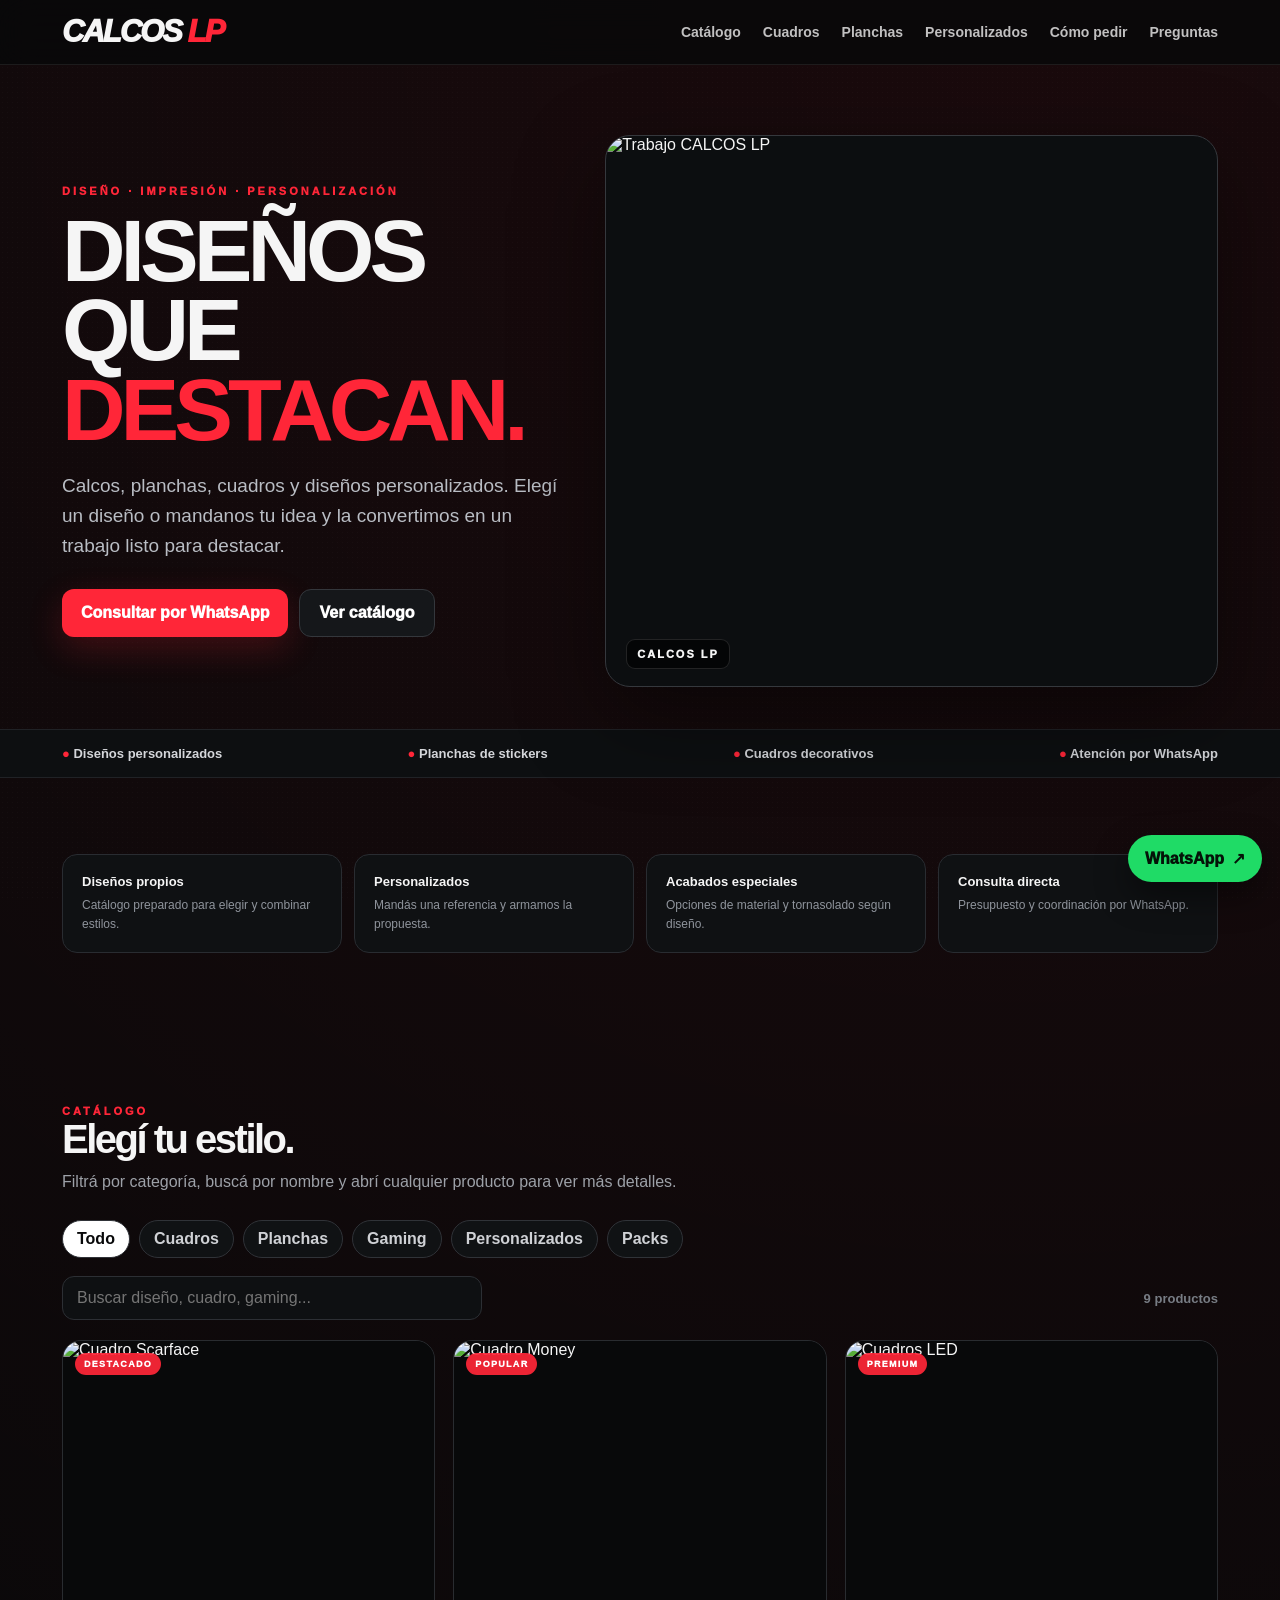
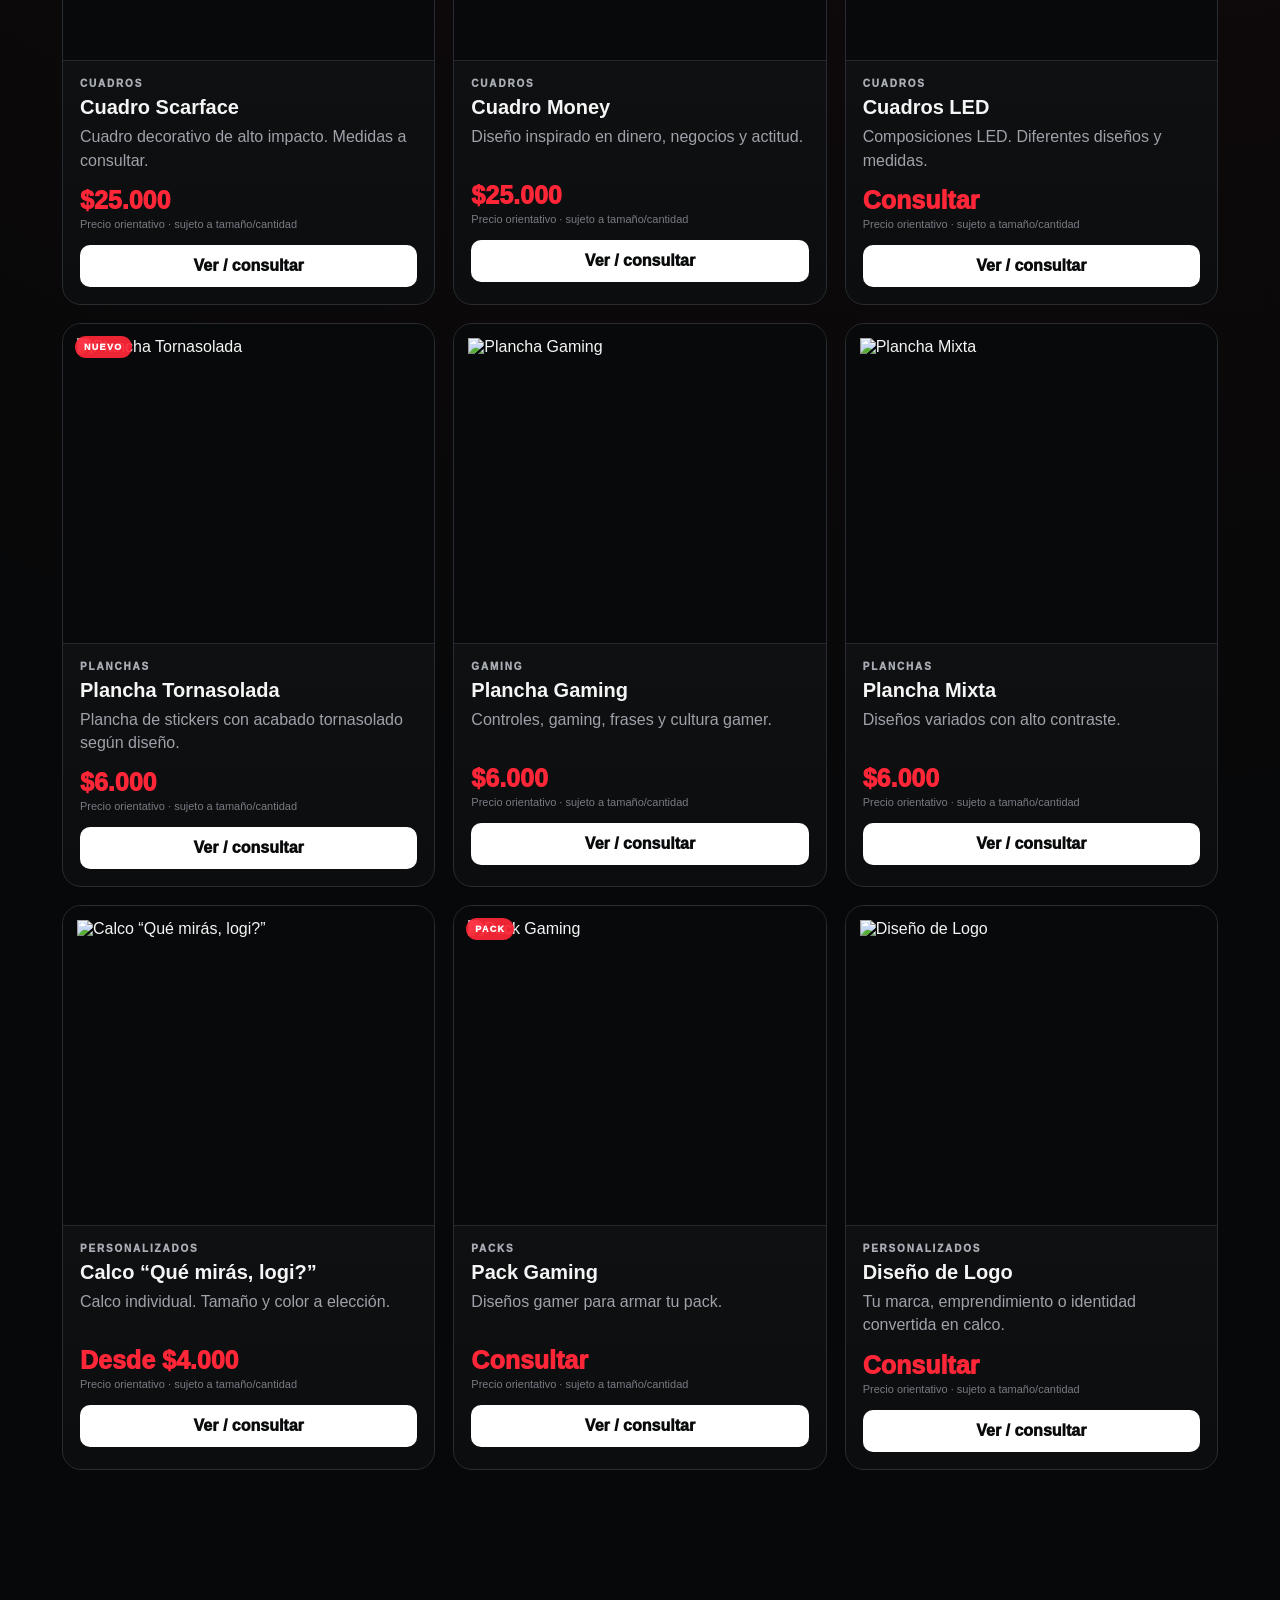
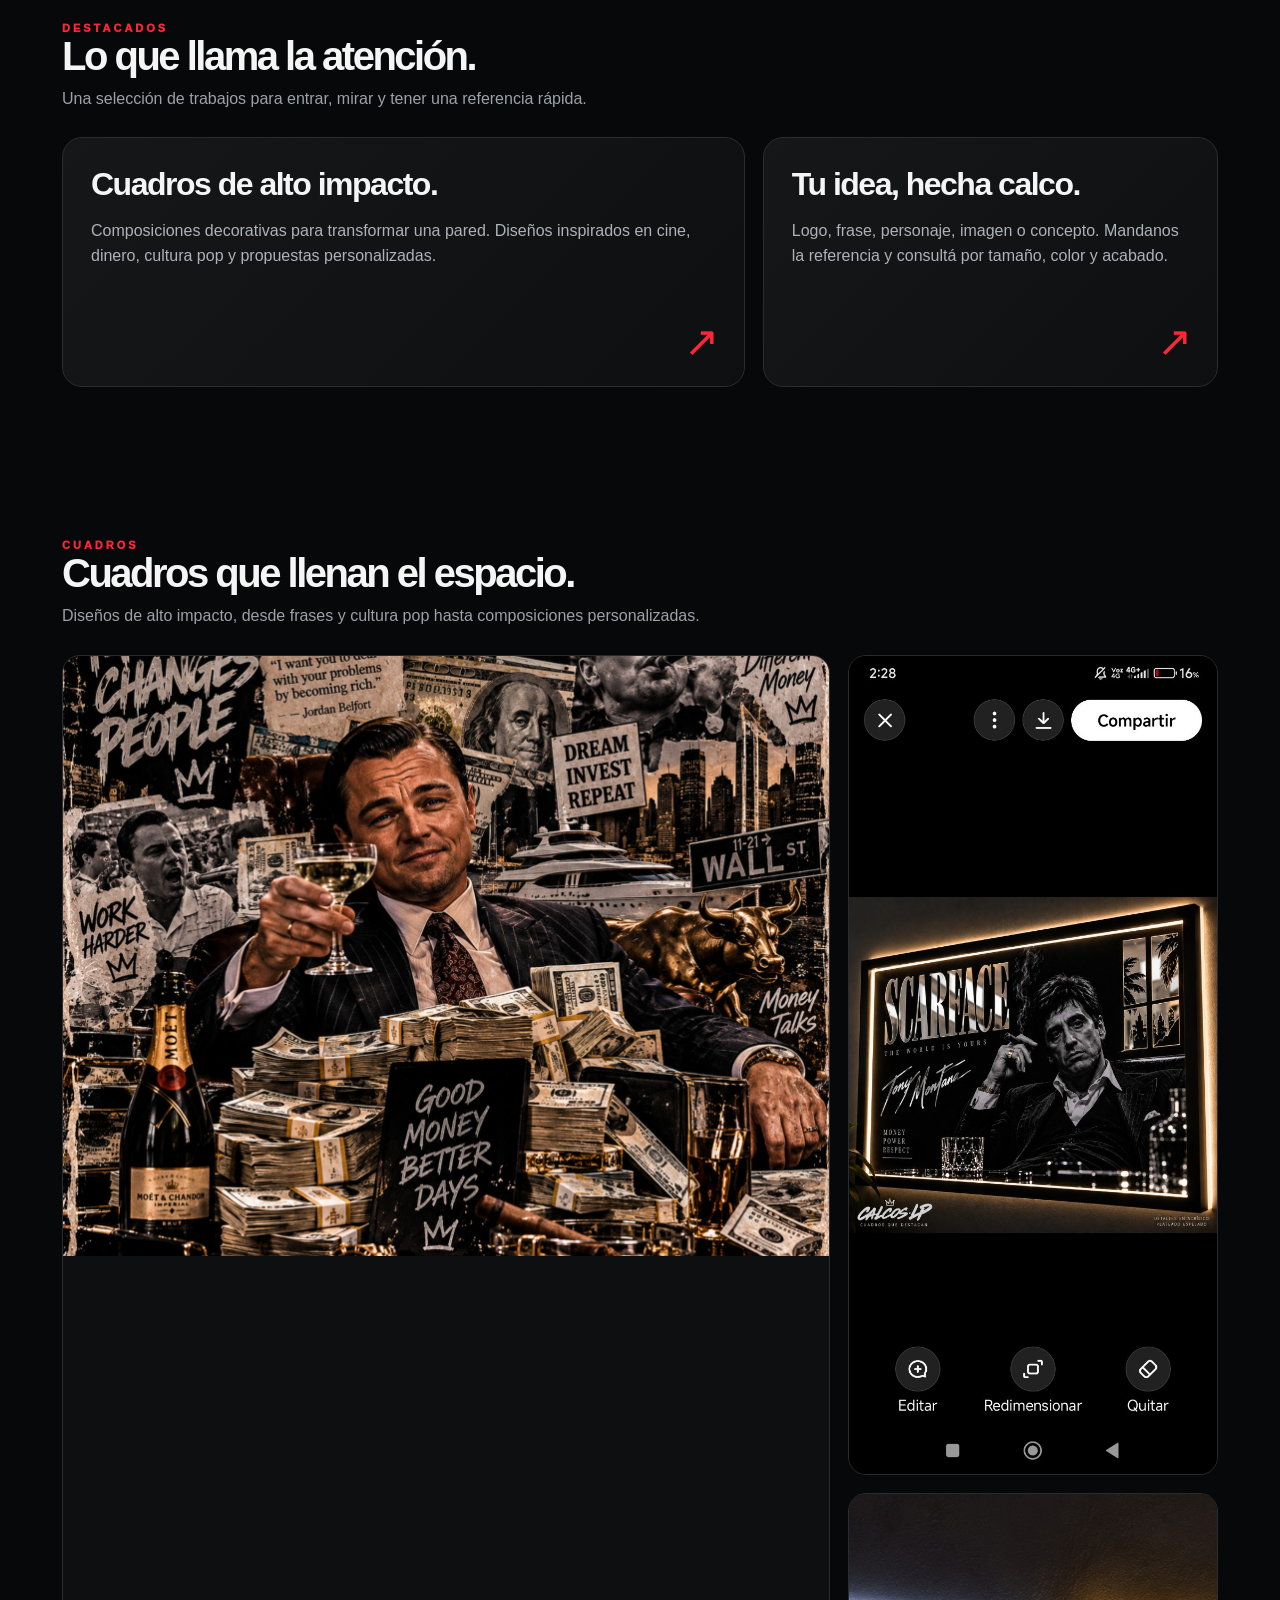
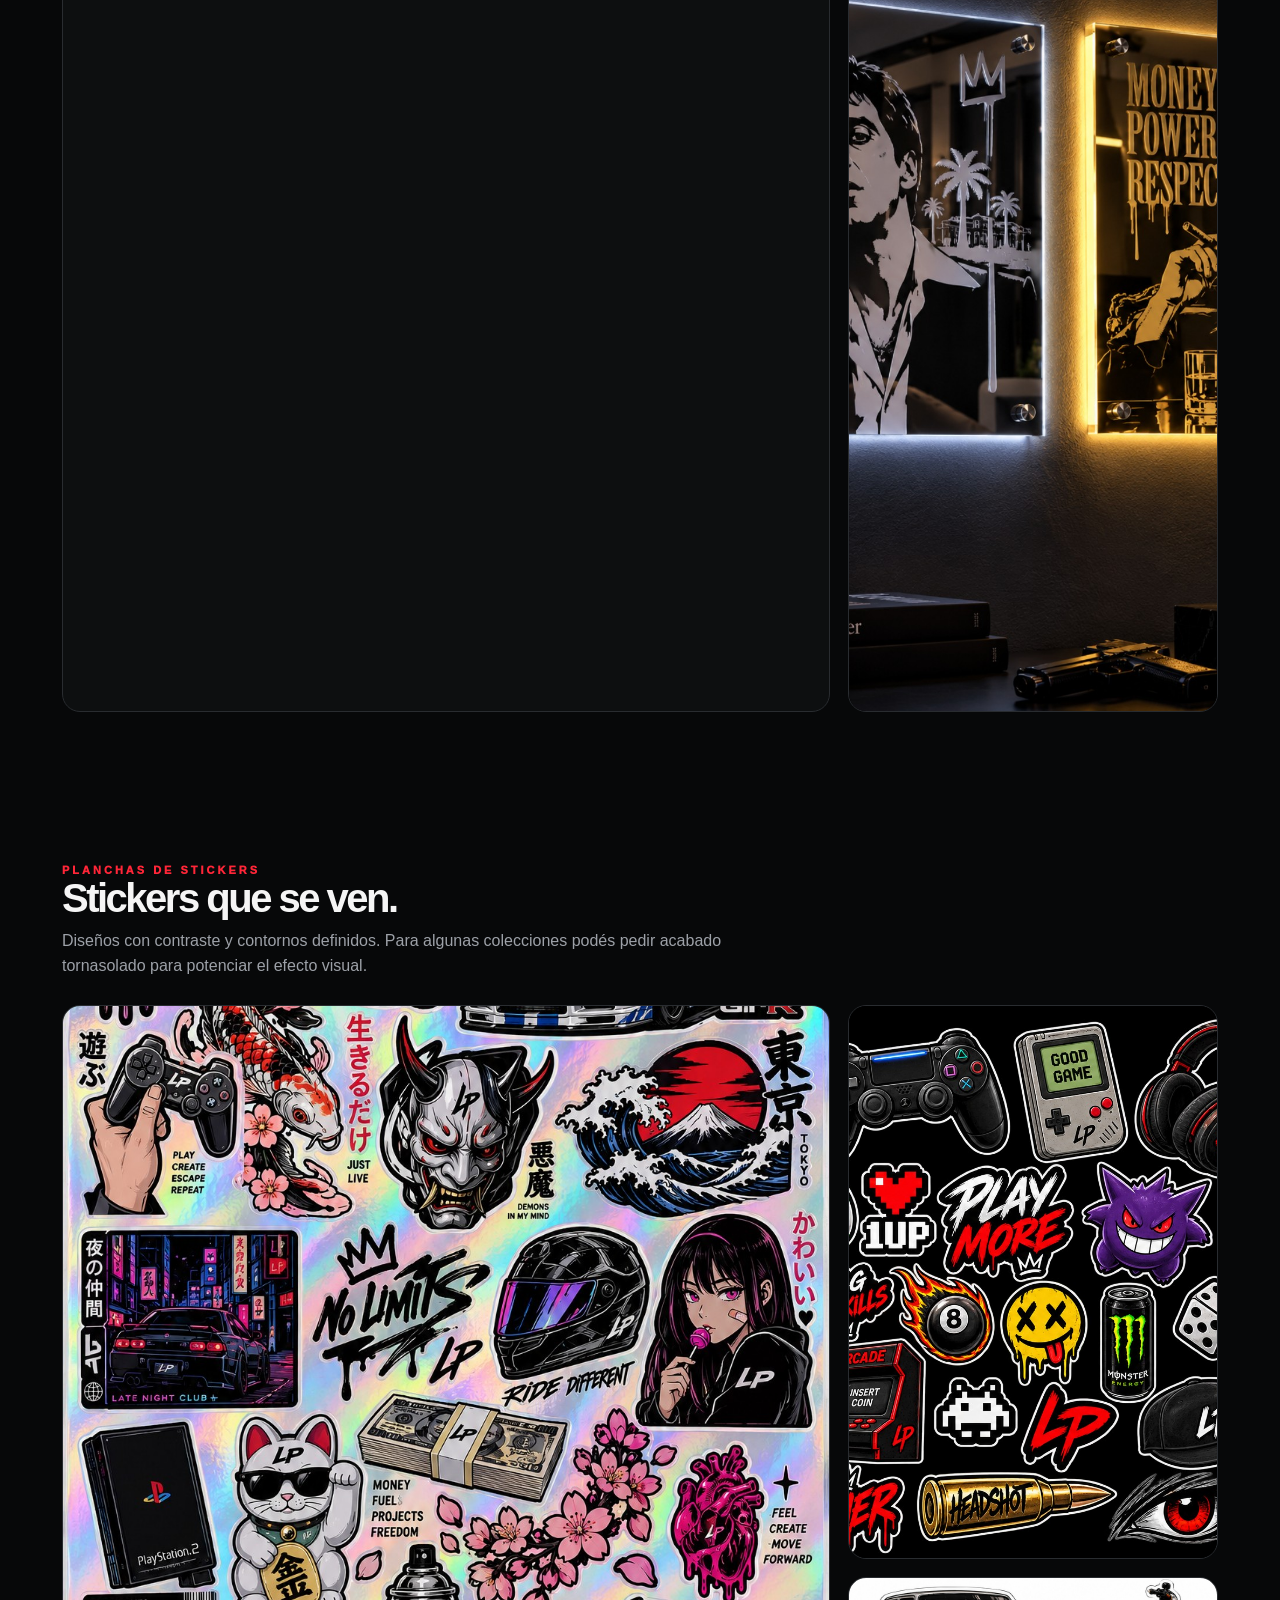
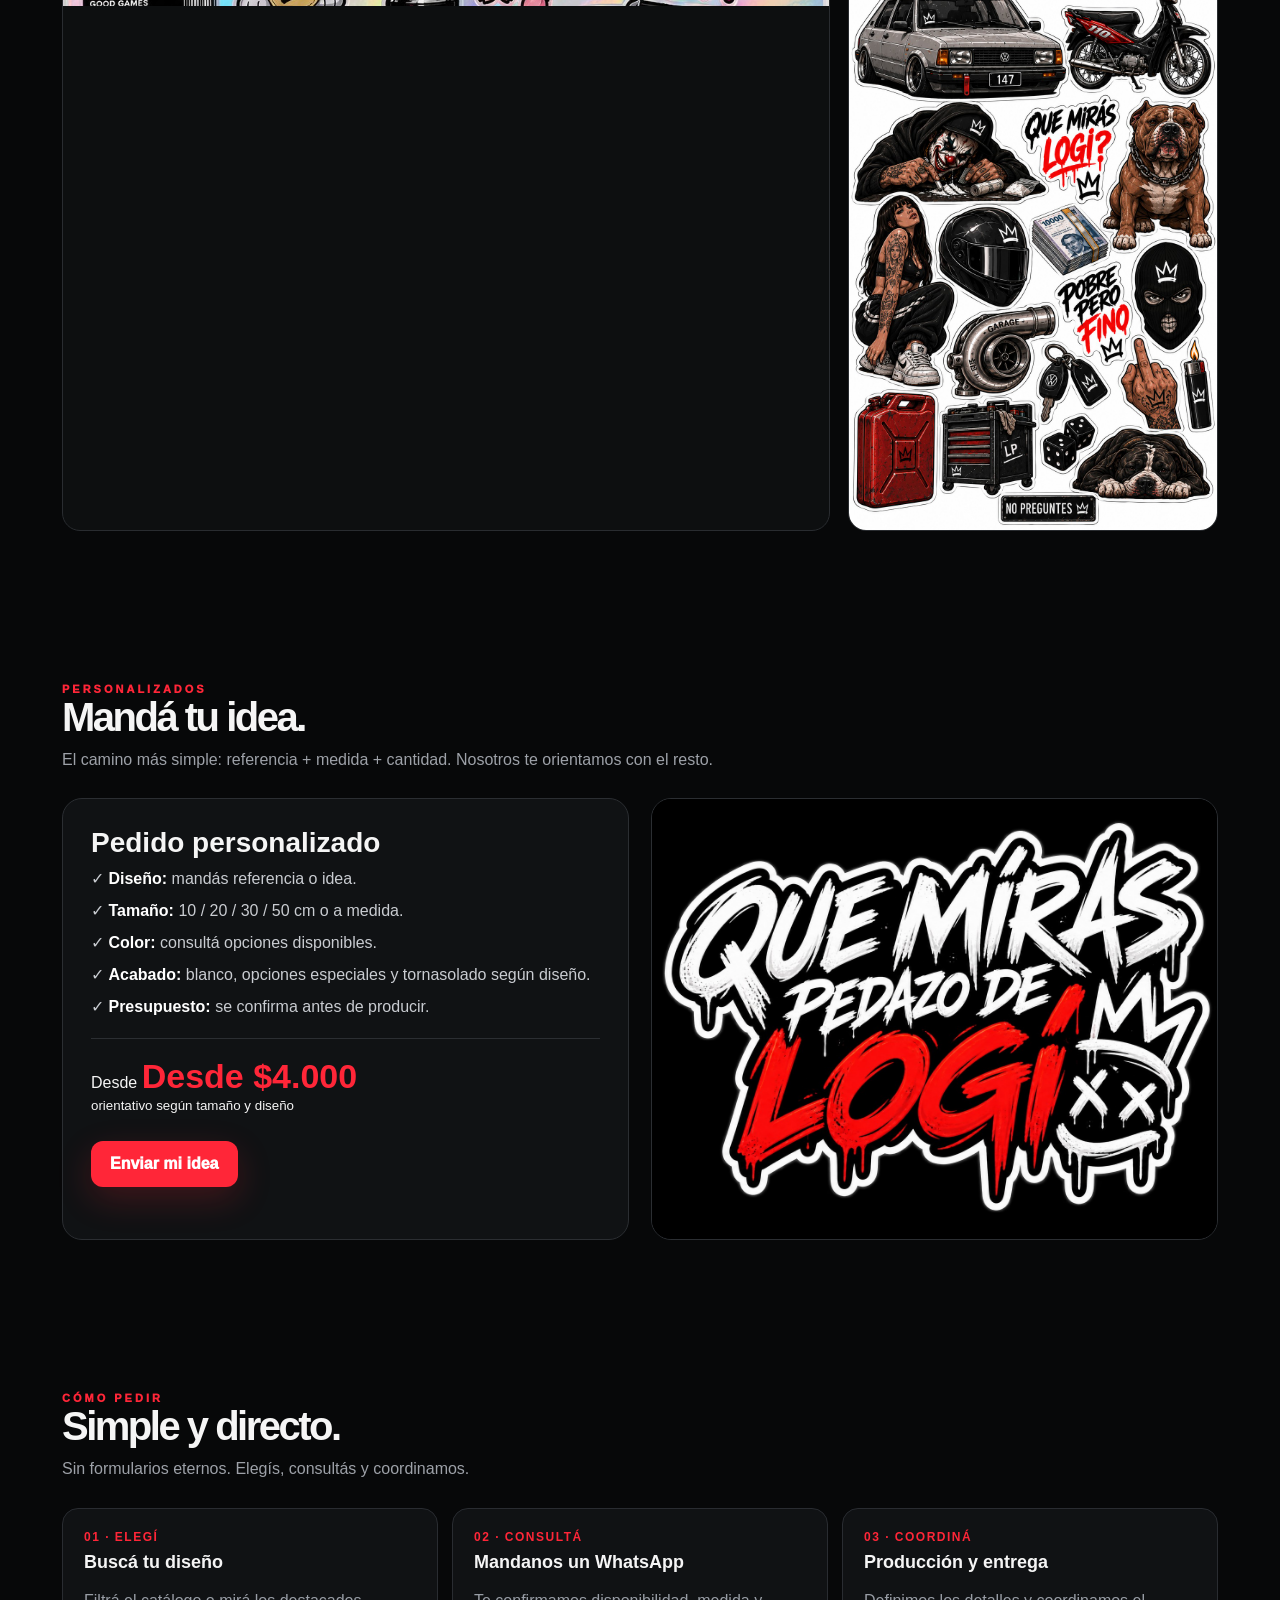
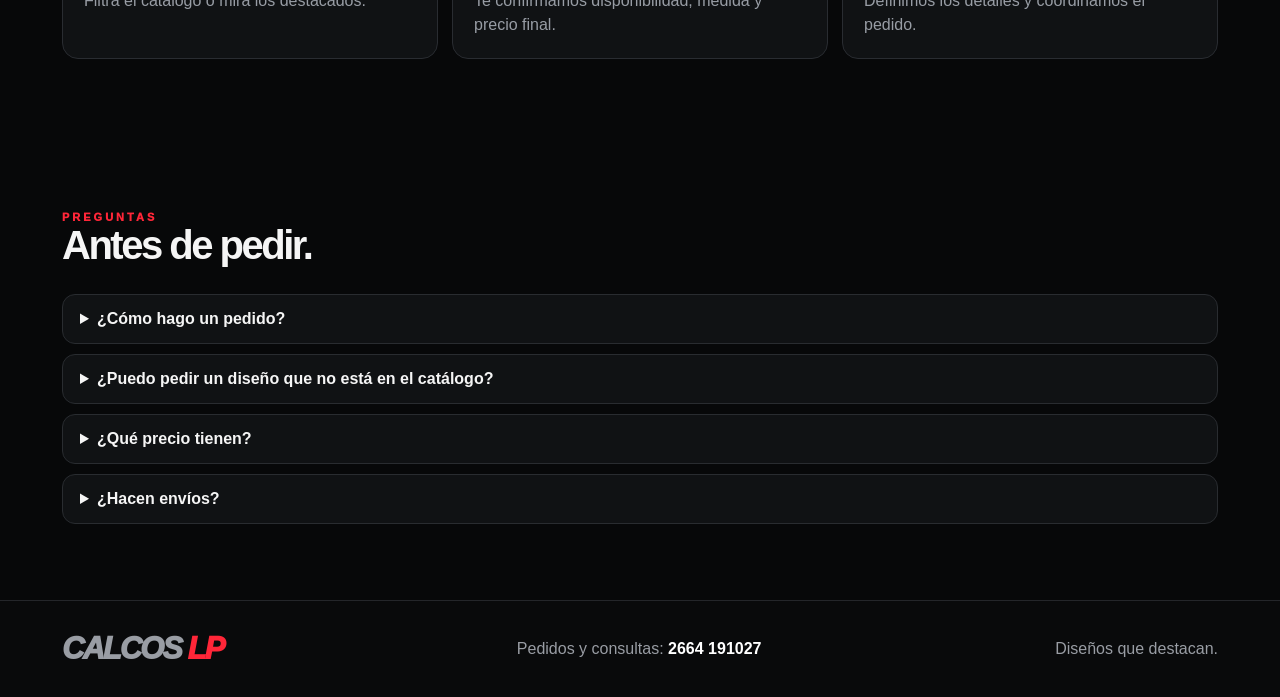
==== index.html @ 7f4377f4 "Subir web inicial de CALCOS LP" ====
<!doctype html>
<html lang="es">
<head>
<meta charset="utf-8"><meta name="viewport" content="width=device-width,initial-scale=1,viewport-fit=cover">
<meta name="theme-color" content="#070707"><meta name="description" content="CALCOS LP — calcos, planchas, cuadros y diseños personalizados.">
<title>CALCOS LP — Diseño & Personalizados</title>
<style>
:root{--bg:#070809;--card:#101214;--card2:#15171a;--text:#f5f5f5;--muted:#9da1a8;--line:#292c31;--red:#ff2638;--max:1200px;--shadow:0 30px 90px rgba(0,0,0,.45)}
*{box-sizing:border-box}html{scroll-behavior:smooth}body{margin:0;background:radial-gradient(circle at 80% 0%,rgba(255,38,56,.08),transparent 28%),var(--bg);color:var(--text);font-family:Inter,Arial,Helvetica,sans-serif}body:before{content:"";position:fixed;inset:0;pointer-events:none;opacity:.025;background-image:radial-gradient(#fff .6px,transparent .6px);background-size:5px 5px;z-index:-1}a{color:inherit;text-decoration:none}button,input,select{font:inherit}.nav{position:sticky;top:0;z-index:60;background:rgba(7,8,9,.78);backdrop-filter:blur(18px);border-bottom:1px solid rgba(255,255,255,.08)}.navin{max-width:var(--max);margin:auto;padding:14px 22px;display:flex;align-items:center;justify-content:space-between}.logo{font-size:31px;font-weight:1000;font-style:italic;letter-spacing:-2px}.logo i{color:var(--red);font-style:italic}.navlinks{display:flex;gap:22px;font-weight:850;font-size:14px}.navlinks a{opacity:.78;transition:.2s}.navlinks a:hover{opacity:1}.menu{display:none;background:#15171a;border:1px solid #34373c;border-radius:12px;color:white;padding:8px 11px;font-size:21px}.hero{max-width:var(--max);margin:auto;padding:70px 22px 42px;display:grid;grid-template-columns:.9fr 1.1fr;gap:42px;align-items:center}.eyebrow{color:var(--red);font-size:11px;font-weight:1000;letter-spacing:3px;text-transform:uppercase}.hero h1{font-size:clamp(48px,7vw,88px);line-height:.9;letter-spacing:-5px;margin:14px 0 22px;max-width:750px}.hero h1 span{color:var(--red)}.lead{font-size:19px;line-height:1.6;color:#b9bdc4;max-width:600px}.ctas{display:flex;gap:11px;flex-wrap:wrap;margin-top:27px}.btn{border:0;border-radius:12px;padding:14px 19px;font-weight:950;cursor:pointer;transition:.2s}.btn:hover{transform:translateY(-2px)}.primary{background:var(--red);color:white;box-shadow:0 12px 35px rgba(255,38,56,.2)}.secondary{background:#15171a;border:1px solid #34373c;color:white}.heroimage{position:relative;border-radius:25px;overflow:hidden;border:1px solid #35383d;background:#0c0e10;box-shadow:var(--shadow)}.heroimage img{display:block;width:100%;height:550px;object-fit:cover}.heroimage:after{content:"CALCOS LP";position:absolute;left:20px;bottom:17px;font-weight:1000;letter-spacing:2px;font-size:11px;background:rgba(0,0,0,.6);padding:8px 10px;border:1px solid rgba(255,255,255,.12);border-radius:9px}.strip{border-block:1px solid #202226;background:#0d0f11}.stripin{max-width:var(--max);margin:auto;padding:16px 22px;display:flex;gap:25px;justify-content:space-between;flex-wrap:wrap;color:#d4d6da;font-weight:850;font-size:13px}.dot{color:var(--red)}section{max-width:var(--max);margin:auto;padding:76px 22px}.sectionhead{display:flex;justify-content:space-between;align-items:end;gap:20px;margin-bottom:26px}.sectionhead h2{font-size:40px;letter-spacing:-2.5px;margin:0}.sectionhead p{margin:8px 0 0;color:var(--muted);max-width:720px;line-height:1.55}.filters{display:flex;gap:9px;flex-wrap:wrap;margin:0 0 18px}.filter{border:1px solid #303338;background:#101214;color:#cfd1d5;border-radius:999px;padding:9px 14px;cursor:pointer;font-weight:850}.filter.active,.filter:hover{background:#fff;color:#08090a}.toolbar{display:flex;gap:10px;align-items:center;margin-bottom:20px}.search{width:min(420px,100%);background:#0e1012;border:1px solid #2c2f34;color:#fff;border-radius:12px;padding:12px 14px;outline:none}.search:focus{border-color:#6c7077}.count{margin-left:auto;color:#777c84;font-size:13px;font-weight:800}.grid{display:grid;grid-template-columns:repeat(3,1fr);gap:18px}.card{background:linear-gradient(180deg,#121416,#0c0d0e);border:1px solid #292c30;border-radius:19px;overflow:hidden;transition:.25s;position:relative}.card:hover{transform:translateY(-5px);border-color:#555960;box-shadow:0 20px 50px rgba(0,0,0,.25)}.visual{height:320px;background:#08090a;display:flex;align-items:center;justify-content:center;overflow:hidden;border-bottom:1px solid #26282b;position:relative}.visual img{width:100%;height:100%;object-fit:cover;display:block;transition:.35s}.card:hover .visual img{transform:scale(1.025)}.contain img{object-fit:contain;padding:14px}.badge{position:absolute;top:12px;left:12px;background:rgba(255,38,56,.92);color:#fff;border-radius:999px;padding:6px 9px;font-size:9px;letter-spacing:1.3px;font-weight:1000}.info{padding:17px}.tag{font-size:10px;color:#a9adb4;letter-spacing:1.8px;font-weight:1000;text-transform:uppercase}.info h3{margin:7px 0 6px;font-size:20px}.info p{margin:0 0 14px;color:#9ea2a9;line-height:1.45;min-height:42px}.price{font-size:25px;color:var(--red);font-weight:1000}.from{font-size:11px;color:#777b82;margin-top:3px}.mini{width:100%;margin-top:15px;border:0;background:#fff;color:#090a0b;border-radius:10px;padding:12px;font-weight:950;cursor:pointer}.mini:hover{background:var(--red);color:#fff}.featuregrid{display:grid;grid-template-columns:1.2fr .8fr;gap:18px}.feature{min-height:250px;background:linear-gradient(135deg,#151719,#0d0f10);border:1px solid #2a2d31;border-radius:20px;padding:28px;position:relative;overflow:hidden}.feature h3{font-size:32px;letter-spacing:-1.5px;margin:0 0 10px}.feature p{color:#aeb2b9;line-height:1.55;max-width:620px}.feature .arrow{position:absolute;right:25px;bottom:20px;font-size:42px;color:var(--red)}.steps{display:grid;grid-template-columns:repeat(3,1fr);gap:14px;margin-top:18px}.step{padding:21px;border:1px solid #292c31;border-radius:16px;background:#101214}.step b{display:block;font-size:12px;color:var(--red);letter-spacing:1.5px;margin-bottom:8px}.step strong{font-size:18px}.step p{color:#989da5;line-height:1.5;margin-bottom:0}.gallery{display:grid;grid-template-columns:1.35fr .65fr;gap:18px}.gallerybig,.gallerysmall figure{background:#0d0f10;border:1px solid #292c30;border-radius:18px;overflow:hidden;margin:0}.gallerybig img{width:100%;height:600px;object-fit:cover;display:block}.gallerysmall{display:grid;grid-template-rows:1fr 1fr;gap:18px}.gallerysmall img{width:100%;height:100%;object-fit:cover;display:block}.custom{display:grid;grid-template-columns:1fr 1fr;gap:22px;align-items:stretch}.panel{background:#101214;border:1px solid #2b2e32;border-radius:20px;padding:28px}.panel h3{margin:0 0 10px;font-size:28px}.checks{display:grid;gap:13px;color:#c9ccd1}.checks b{color:white}.pricebox{margin-top:22px;border-top:1px solid #2b2e32;padding-top:18px}.pricebox strong{font-size:34px;color:var(--red)}.customimg{padding:0;overflow:hidden}.customimg img{width:100%;height:100%;min-height:440px;object-fit:cover;display:block}.trust{display:grid;grid-template-columns:repeat(4,1fr);gap:12px}.trustitem{padding:19px;border:1px solid #292c31;border-radius:15px;background:#0f1113}.trustitem b{display:block;font-size:13px;margin-bottom:6px}.trustitem span{font-size:12px;color:#8f949c;line-height:1.4}.faq{display:grid;gap:10px}.faq details{background:#101214;border:1px solid #292c30;border-radius:13px;padding:15px 17px}.faq summary{cursor:pointer;font-weight:900}.faq p{color:#aeb1b7;line-height:1.55}.footer{border-top:1px solid #24262a;background:#090a0b}.footerin{max-width:var(--max);margin:auto;padding:30px 22px;display:flex;justify-content:space-between;gap:20px;align-items:center;color:#999da4}.floatwa{position:fixed;right:18px;bottom:18px;z-index:80;background:#1fdb66;color:#041308;border-radius:999px;padding:14px 17px;font-weight:1000;box-shadow:0 14px 35px rgba(0,0,0,.45);display:flex;gap:8px;align-items:center}.modal{position:fixed;inset:0;background:rgba(0,0,0,.82);display:none;align-items:center;justify-content:center;z-index:100;padding:18px}.modal.on{display:flex}.modalbox{width:min(720px,100%);background:#111315;border:1px solid #36393e;border-radius:20px;padding:22px;box-shadow:0 30px 90px #000}.close{float:right;background:#22252a;border:0;color:#fff;border-radius:9px;padding:7px 11px;cursor:pointer}.modalbox h3{font-size:30px;margin:8px 0}.modalbox p{color:#aeb1b7;line-height:1.55}.modalimg{width:100%;height:270px;object-fit:contain;background:#090a0b;border-radius:14px;margin-top:12px}.modalactions{display:flex;gap:10px;flex-wrap:wrap;margin-top:18px}.hidden{display:none!important}.reveal{opacity:0;transform:translateY(18px);transition:.7s}.reveal.show{opacity:1;transform:none}
@media(max-width:850px){.navlinks{display:none;position:absolute;top:63px;left:10px;right:10px;background:#0d0f10;border:1px solid #292c31;border-radius:14px;padding:15px;flex-direction:column}.menu{display:block}.hero{grid-template-columns:1fr;padding-top:42px}.heroimage img{height:420px}.grid{grid-template-columns:repeat(2,1fr)}.gallery{grid-template-columns:1fr}.gallerybig img{height:440px}.custom{grid-template-columns:1fr}.trust{grid-template-columns:repeat(2,1fr)}.steps{grid-template-columns:1fr}.featuregrid{grid-template-columns:1fr}}
@media(max-width:560px){section{padding:52px 15px}.navin{padding:13px 15px}.logo{font-size:28px}.hero{padding:35px 15px 25px}.heroimage img{height:330px}.hero h1{font-size:51px;letter-spacing:-3.5px}.lead{font-size:17px}.grid{grid-template-columns:1fr}.visual{height:335px}.sectionhead{display:block}.sectionhead h2{font-size:33px}.stripin{padding:14px 15px}.gallerybig img{height:350px}.gallerysmall figure{height:250px}.footerin{display:block}.toolbar{display:block}.count{display:block;margin:10px 0}.floatwa{right:12px;bottom:12px}}
</style>
</head>
<body>
<nav class="nav"><div class="navin"><a class="logo" href="#inicio">CALCOS <i>LP</i></a><div class="navlinks" id="navlinks"><a href="#catalogo">Catálogo</a><a href="#cuadros">Cuadros</a><a href="#planchas">Planchas</a><a href="#personalizados">Personalizados</a><a href="#como">Cómo pedir</a><a href="#faq">Preguntas</a></div><button class="menu" id="menu">☰</button></div></nav>
<main>
<section class="hero reveal" id="inicio"><div><div class="eyebrow" id="heroEyebrow">DISEÑO · IMPRESIÓN · PERSONALIZACIÓN</div><h1 id="heroTitle">DISEÑOS QUE <span>DESTACAN.</span></h1><p class="lead" id="heroText">Calcos, planchas, cuadros y diseños personalizados. Elegí un diseño o mandanos tu idea y la convertimos en un trabajo listo para destacar.</p><div class="ctas"><button class="btn primary" onclick="wa('Hola CALCOS LP, quiero consultar por un diseño.')">Consultar por WhatsApp</button><a class="btn secondary" href="#catalogo">Ver catálogo</a></div></div><div class="heroimage"><img id="heroImg" src="[data-uri]" alt="Trabajo CALCOS LP"></div></section>
<div class="strip"><div class="stripin"><span><b class="dot">●</b> Diseños personalizados</span><span><b class="dot">●</b> Planchas de stickers</span><span><b class="dot">●</b> Cuadros decorativos</span><span><b class="dot">●</b> Atención por WhatsApp</span></div></div>
<section class="reveal"><div class="trust"><div class="trustitem"><b>Diseños propios</b><span>Catálogo preparado para elegir y combinar estilos.</span></div><div class="trustitem"><b>Personalizados</b><span>Mandás una referencia y armamos la propuesta.</span></div><div class="trustitem"><b>Acabados especiales</b><span>Opciones de material y tornasolado según diseño.</span></div><div class="trustitem"><b>Consulta directa</b><span>Presupuesto y coordinación por WhatsApp.</span></div></div></section>
<section id="catalogo" class="reveal"><div class="sectionhead"><div><div class="eyebrow">CATÁLOGO</div><h2>Elegí tu estilo.</h2><p>Filtrá por categoría, buscá por nombre y abrí cualquier producto para ver más detalles.</p></div></div><div class="filters" id="filters"><button class="filter active" data-cat="all">Todo</button><button class="filter" data-cat="cuadros">Cuadros</button><button class="filter" data-cat="planchas">Planchas</button><button class="filter" data-cat="gaming">Gaming</button><button class="filter" data-cat="personalizados">Personalizados</button><button class="filter" data-cat="packs">Packs</button></div><div class="toolbar"><input class="search" id="search" placeholder="Buscar diseño, cuadro, gaming..." autocomplete="off"><span class="count" id="count"></span></div><div class="grid" id="products"></div></section>
<section class="reveal"><div class="sectionhead"><div><div class="eyebrow">DESTACADOS</div><h2>Lo que llama la atención.</h2><p>Una selección de trabajos para entrar, mirar y tener una referencia rápida.</p></div></div><div class="featuregrid"><a class="feature" href="#cuadros"><h3>Cuadros de alto impacto.</h3><p>Composiciones decorativas para transformar una pared. Diseños inspirados en cine, dinero, cultura pop y propuestas personalizadas.</p><span class="arrow">↗</span></a><a class="feature" href="#personalizados"><h3>Tu idea, hecha calco.</h3><p>Logo, frase, personaje, imagen o concepto. Mandanos la referencia y consultá por tamaño, color y acabado.</p><span class="arrow">↗</span></a></div></section>
<section id="cuadros" class="reveal"><div class="sectionhead"><div><div class="eyebrow">CUADROS</div><h2>Cuadros que llenan el espacio.</h2><p>Diseños de alto impacto, desde frases y cultura pop hasta composiciones personalizadas.</p></div></div><div class="gallery"><div class="gallerybig"><img src="[data-uri]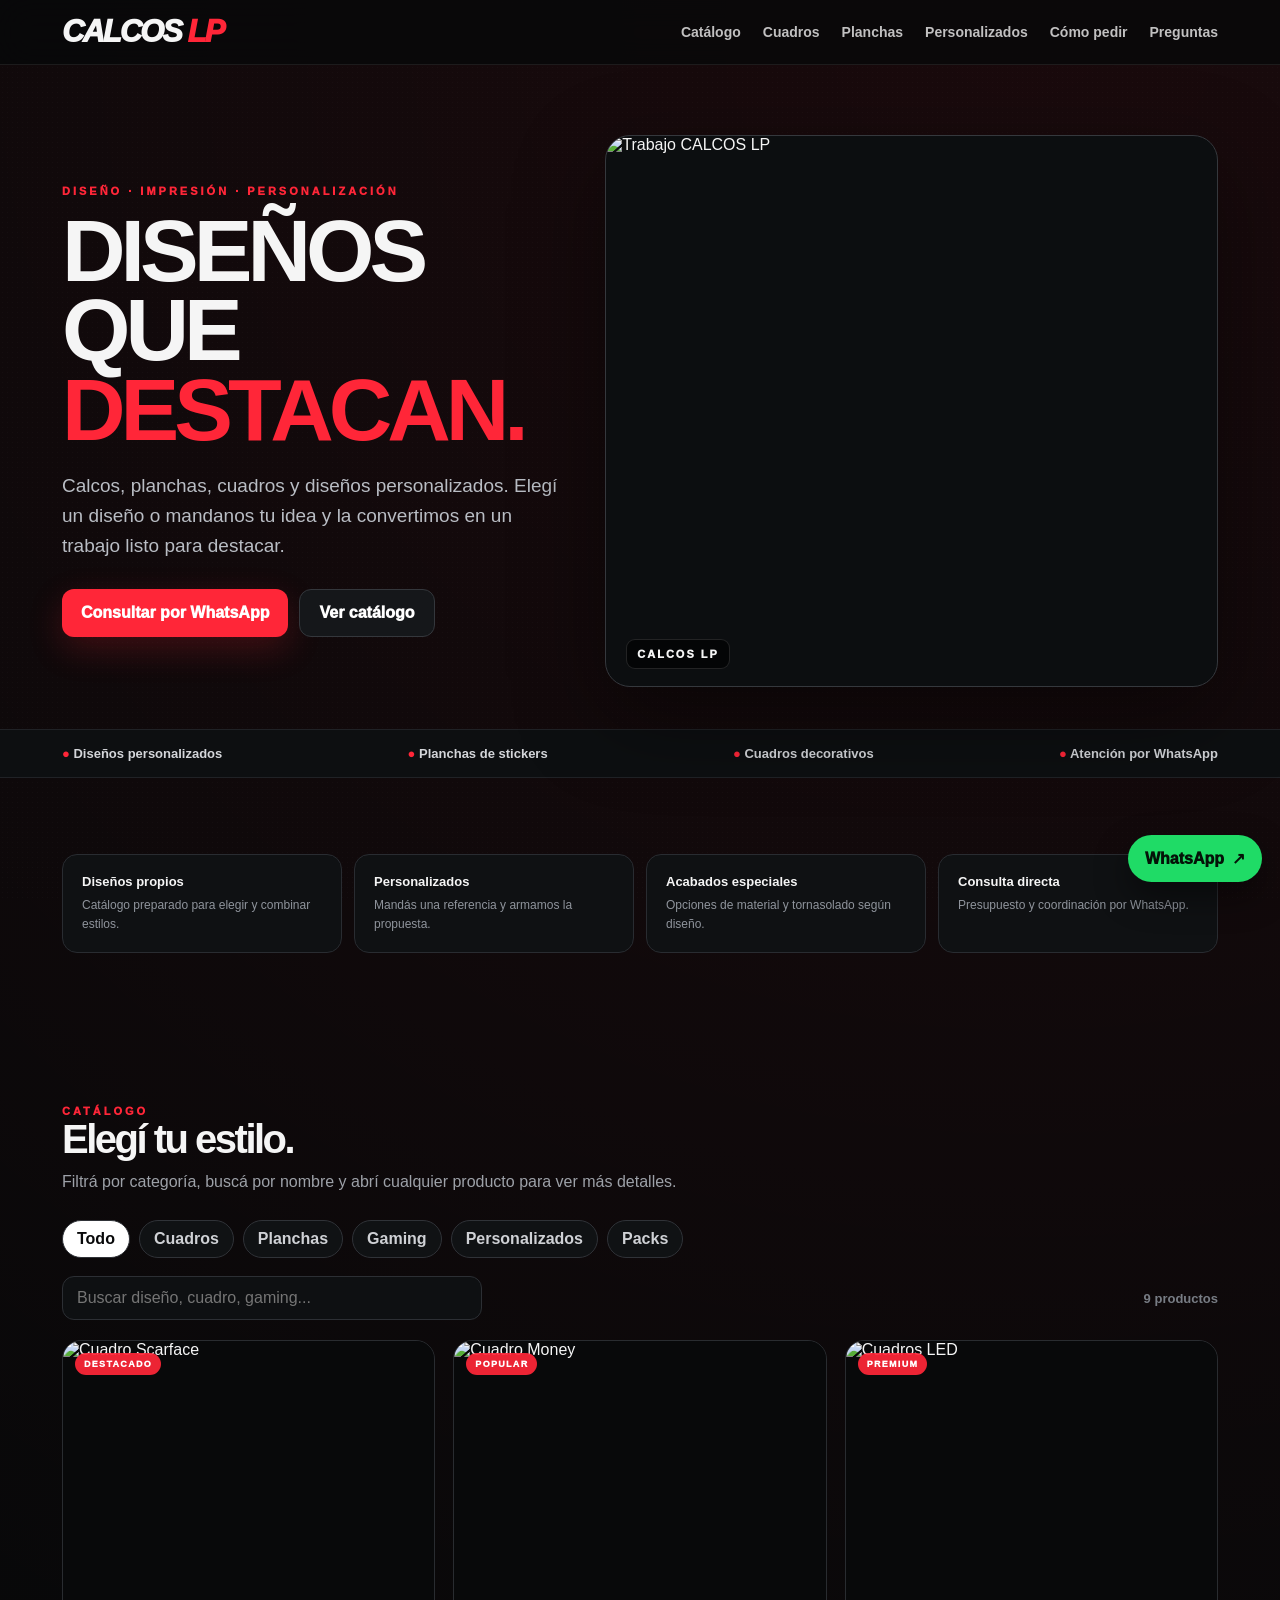
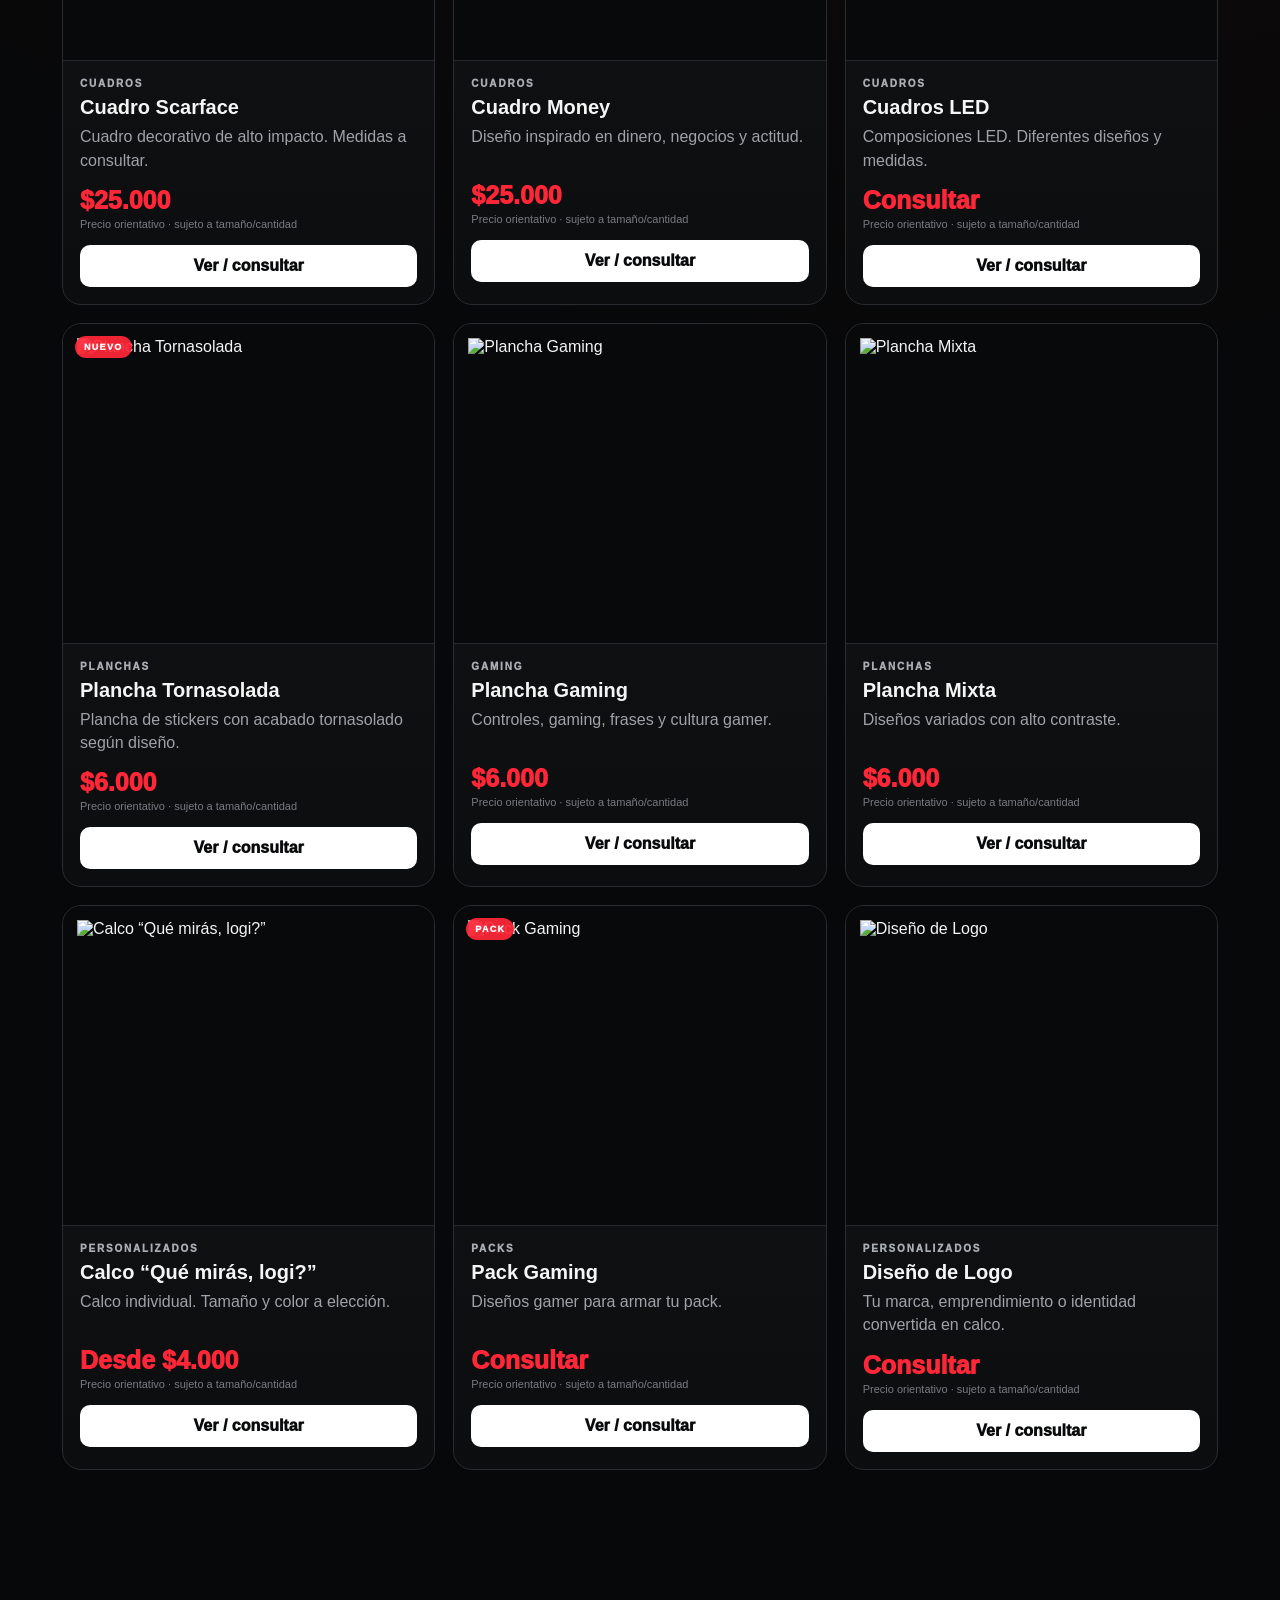
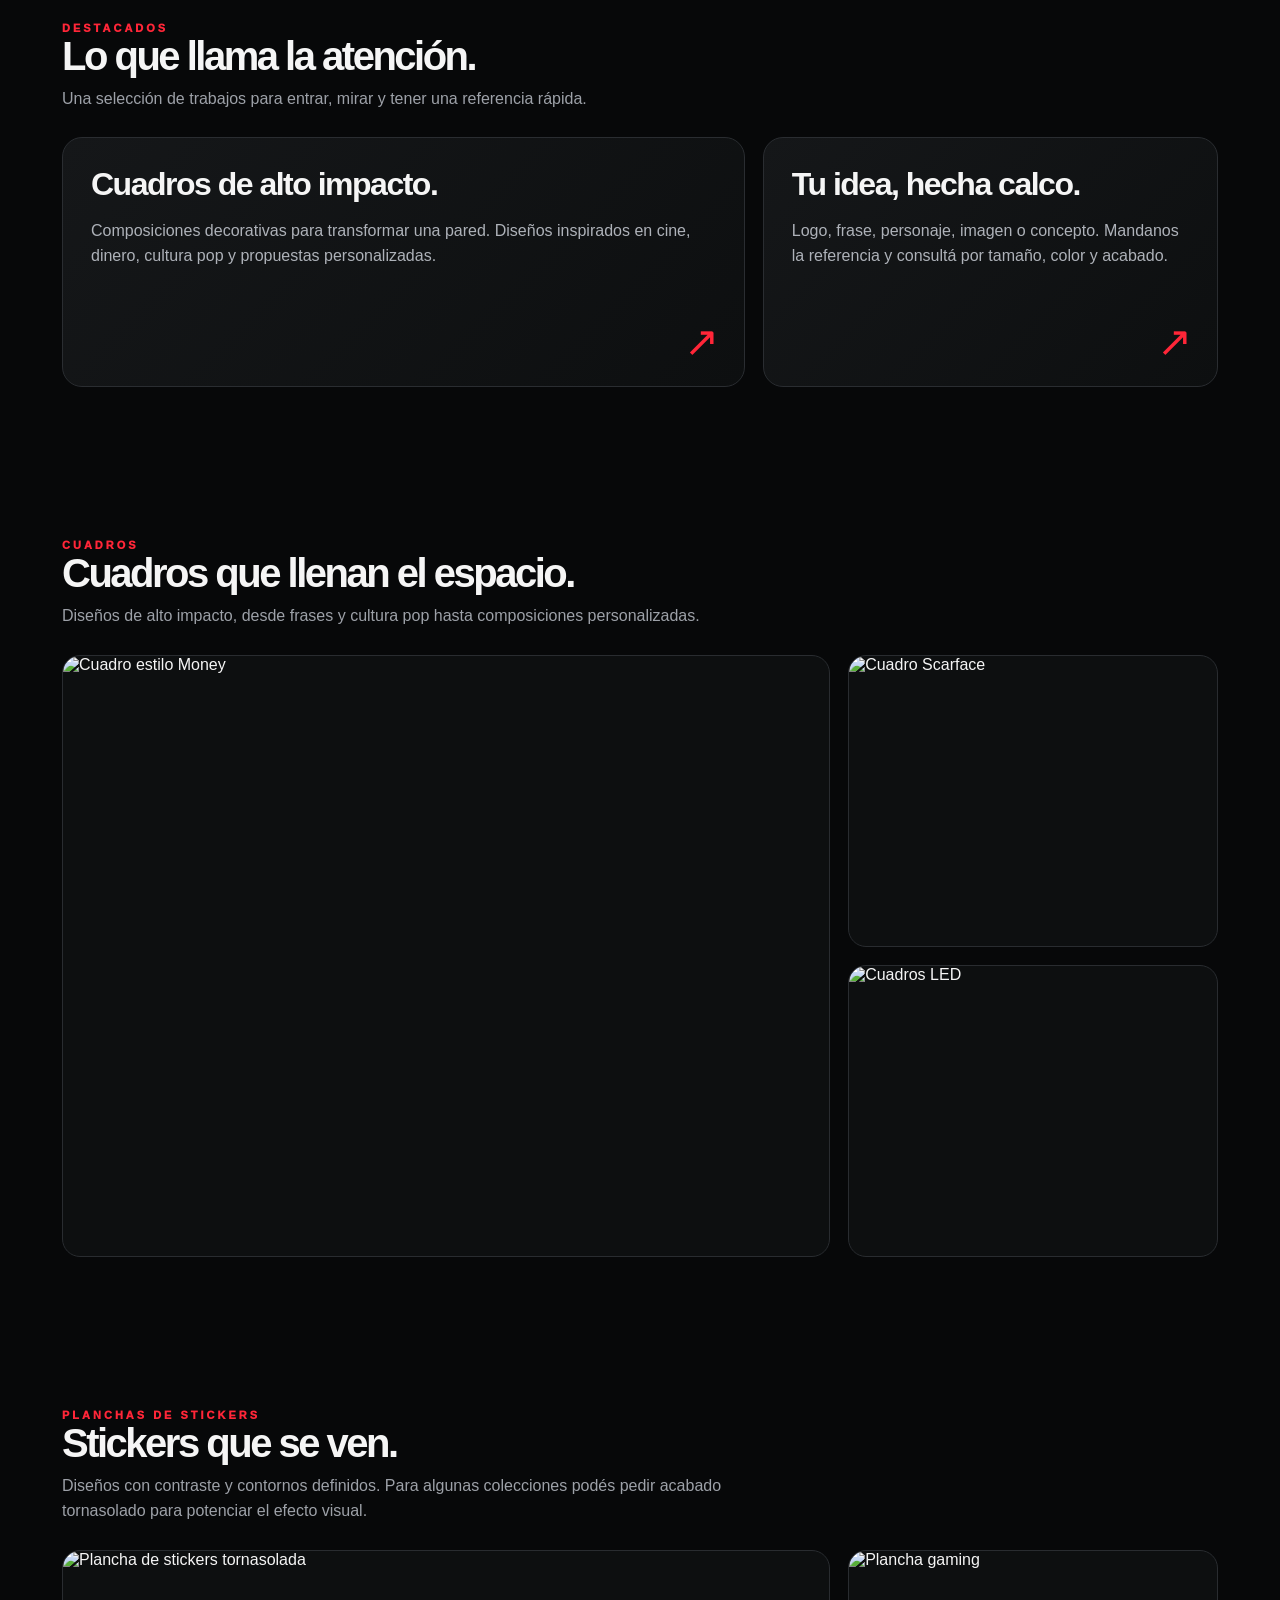
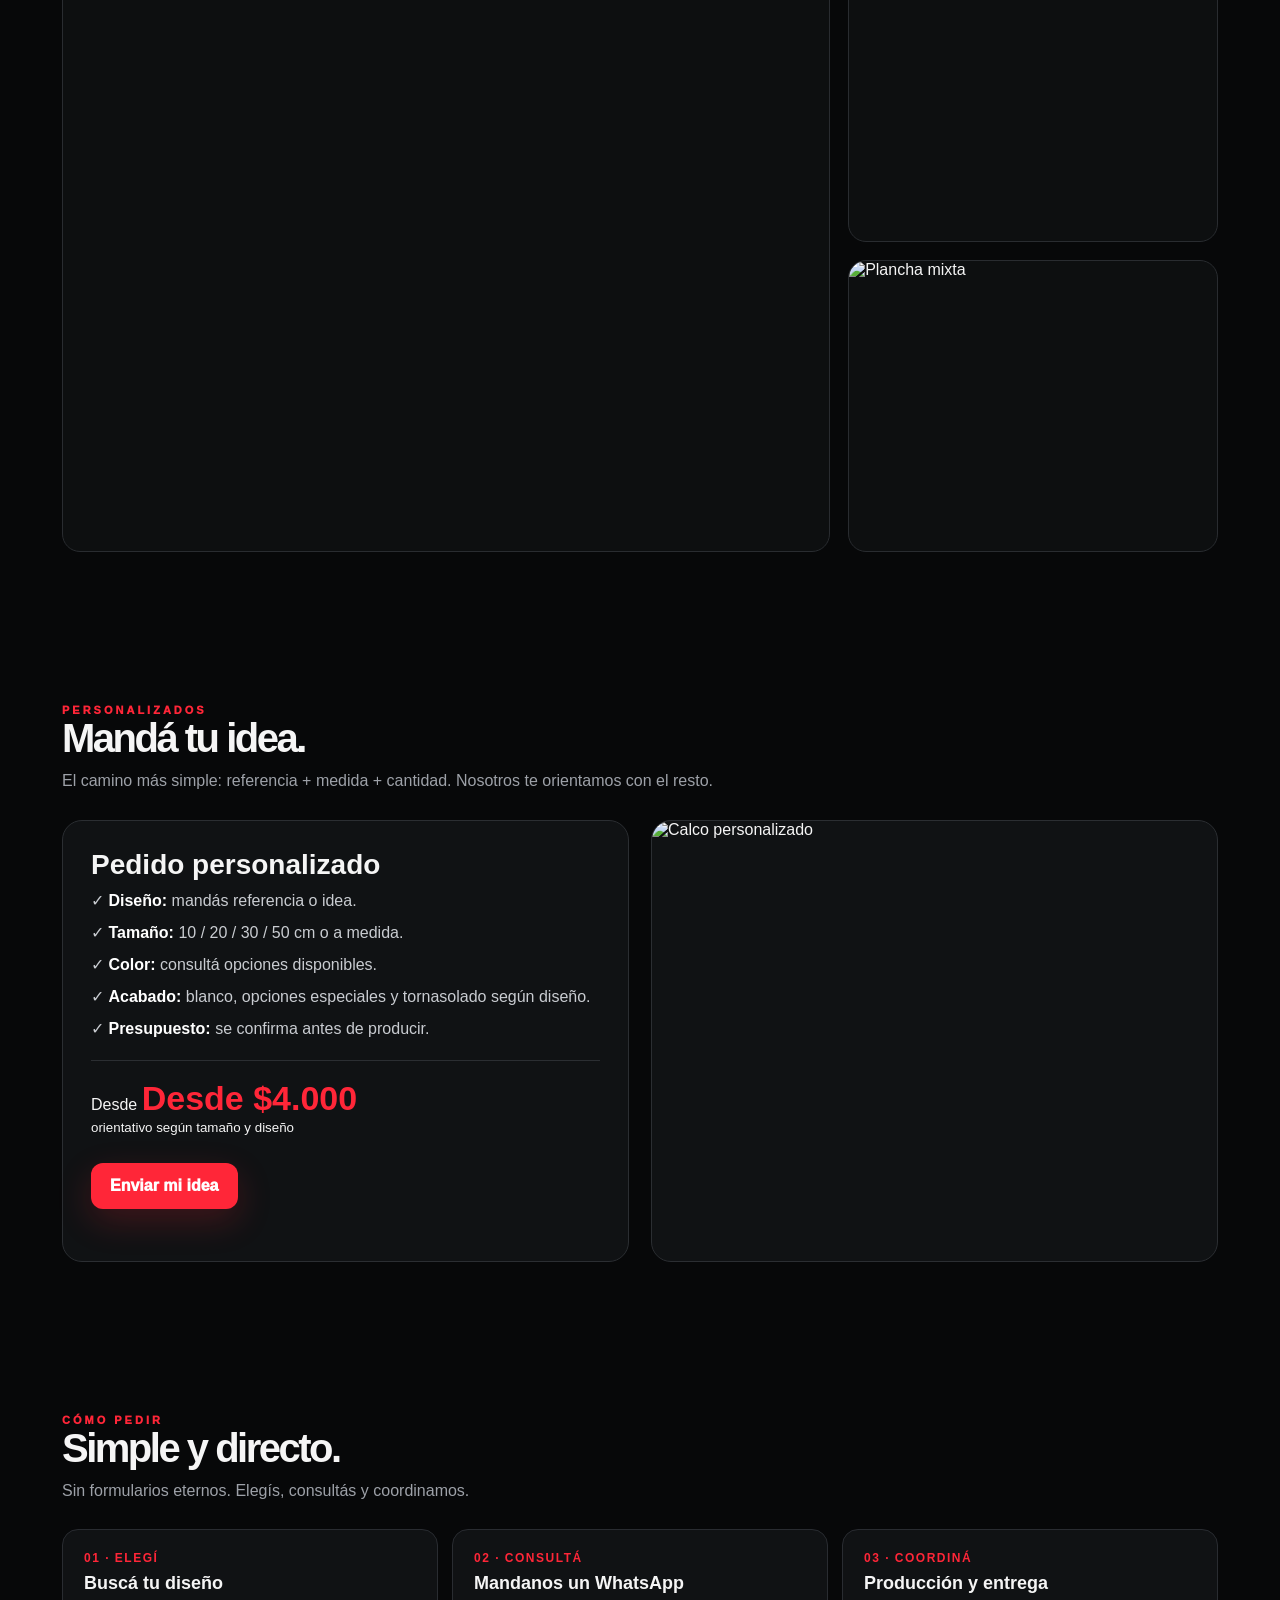
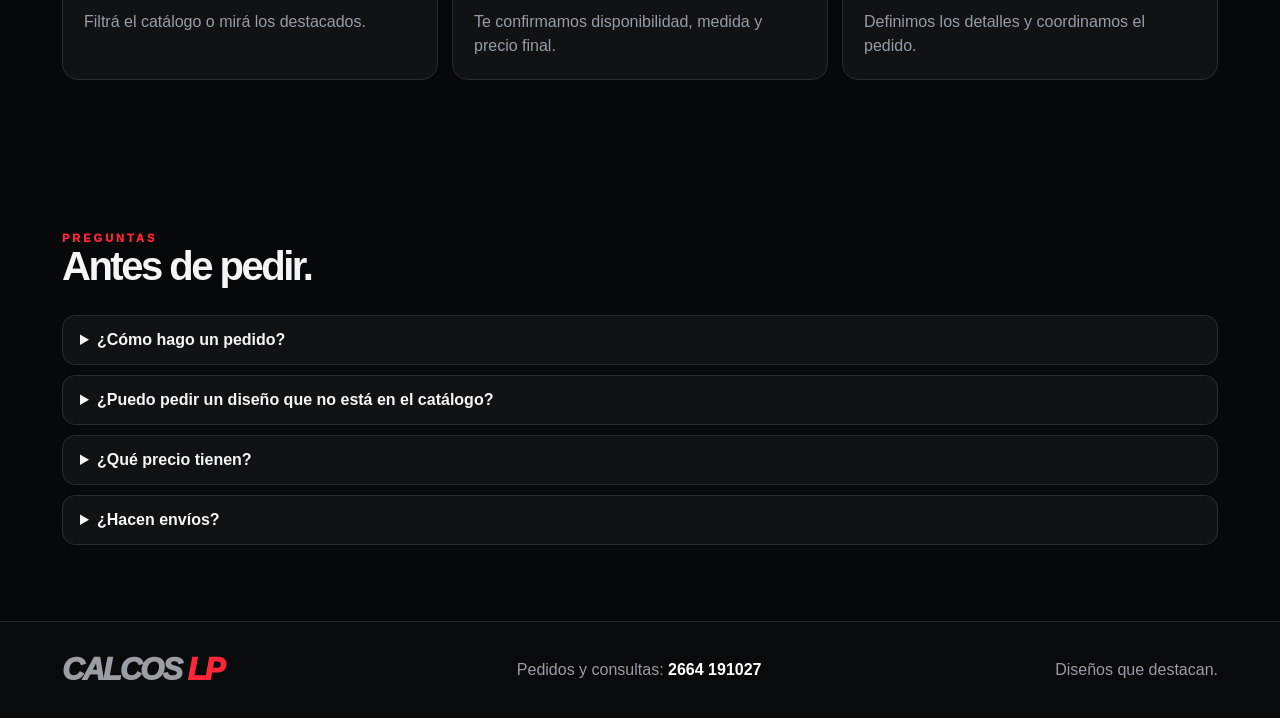
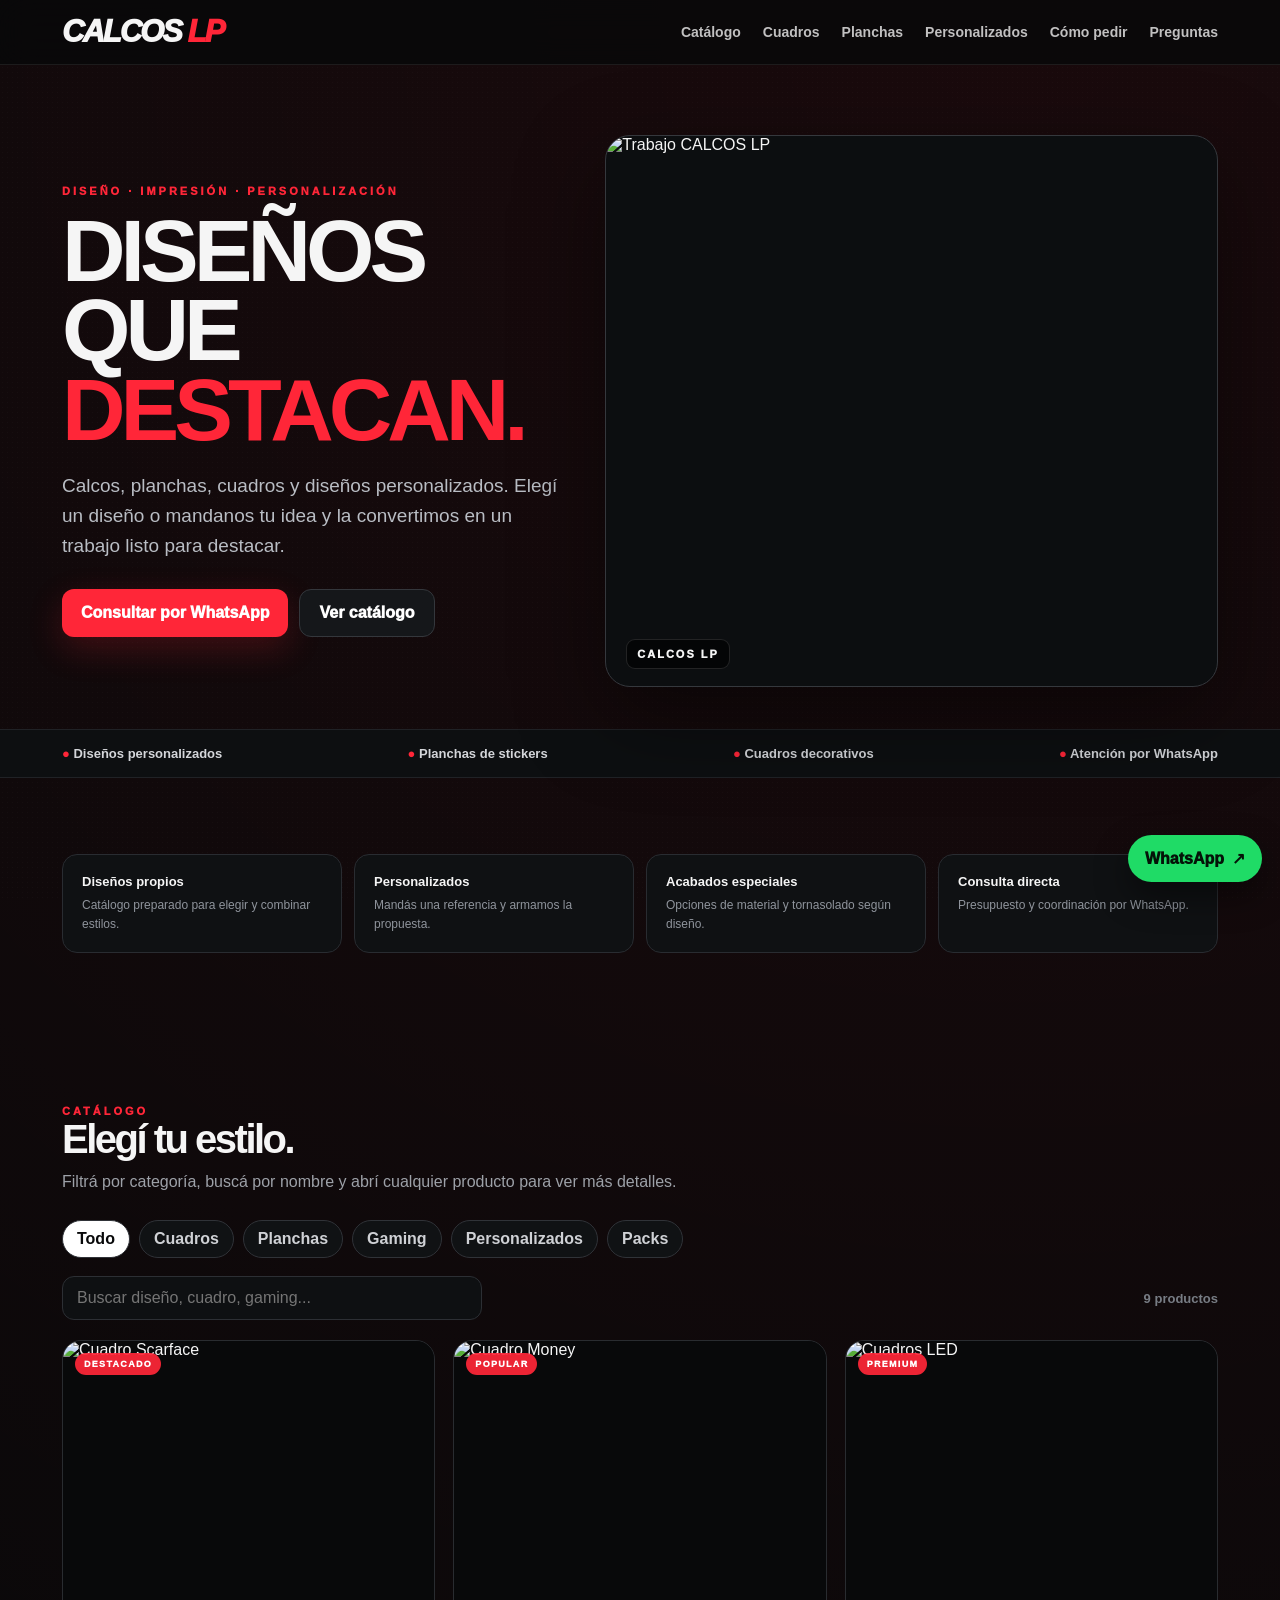
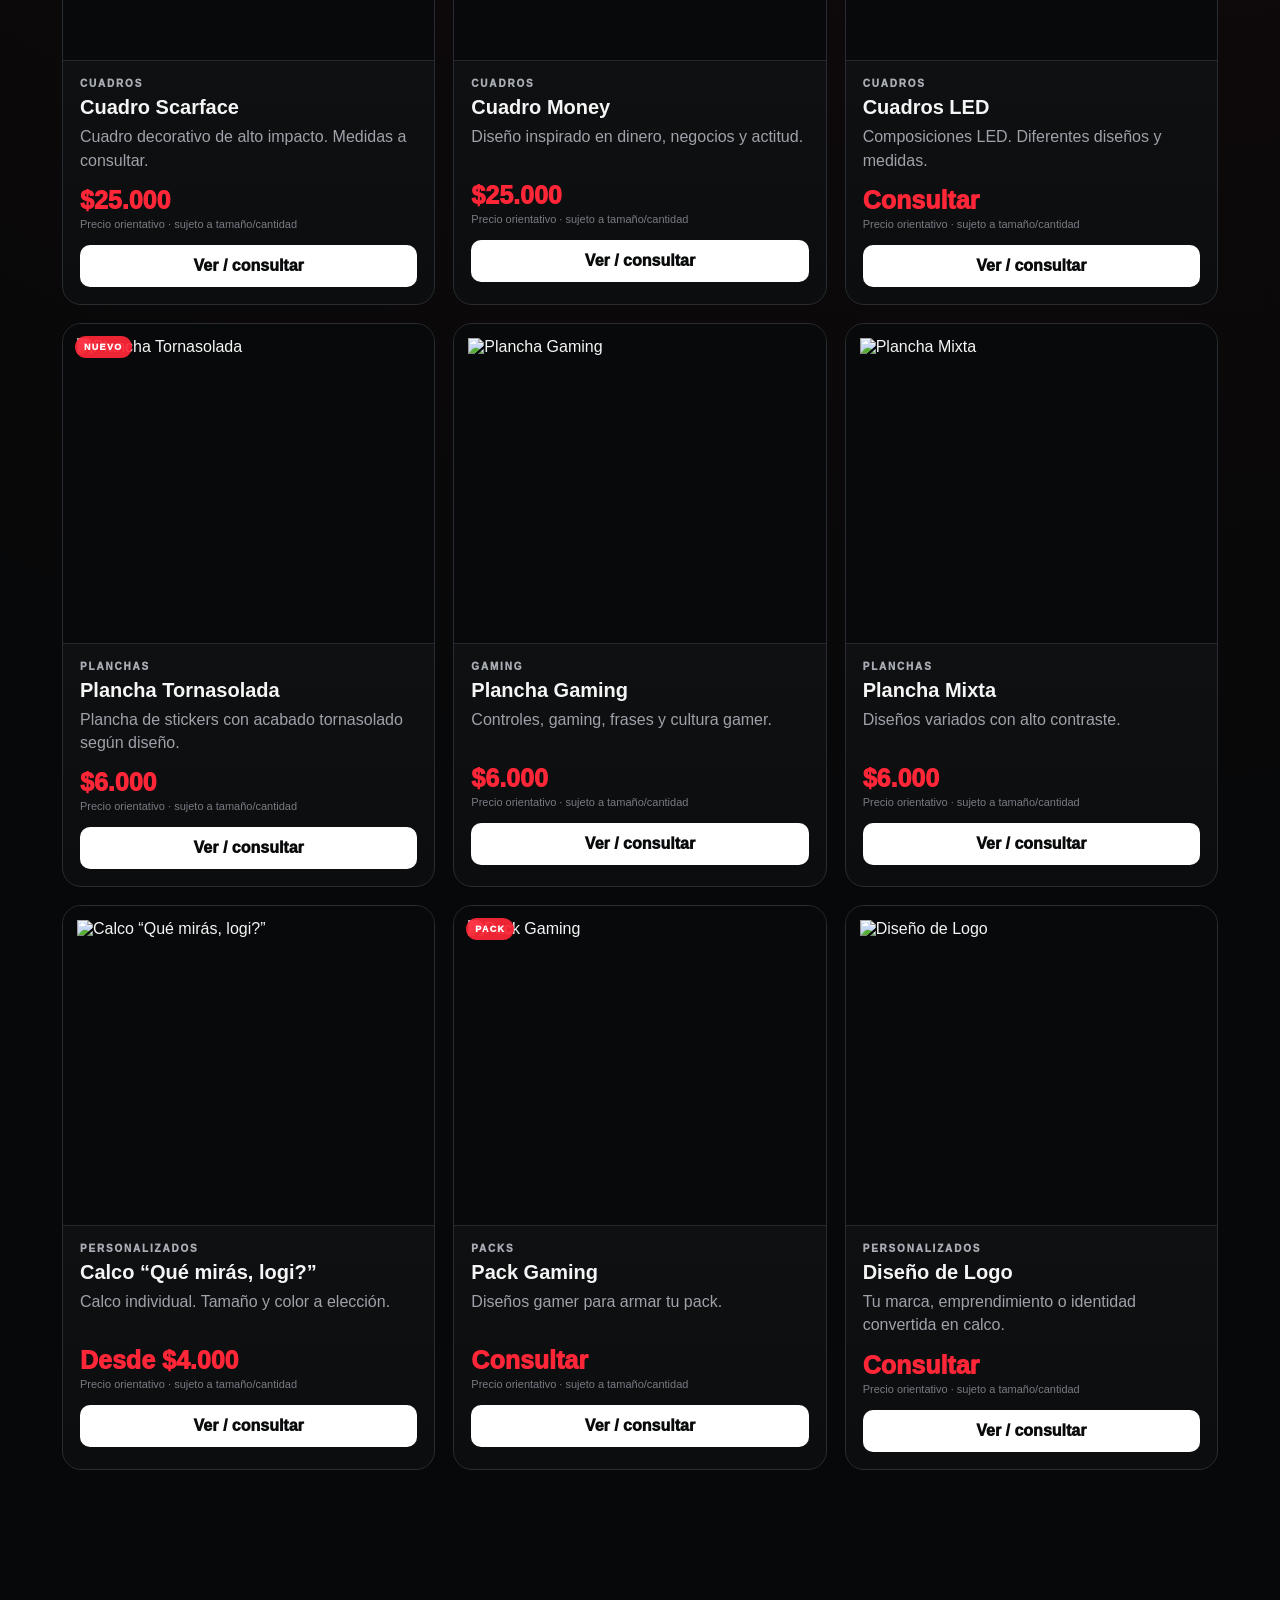
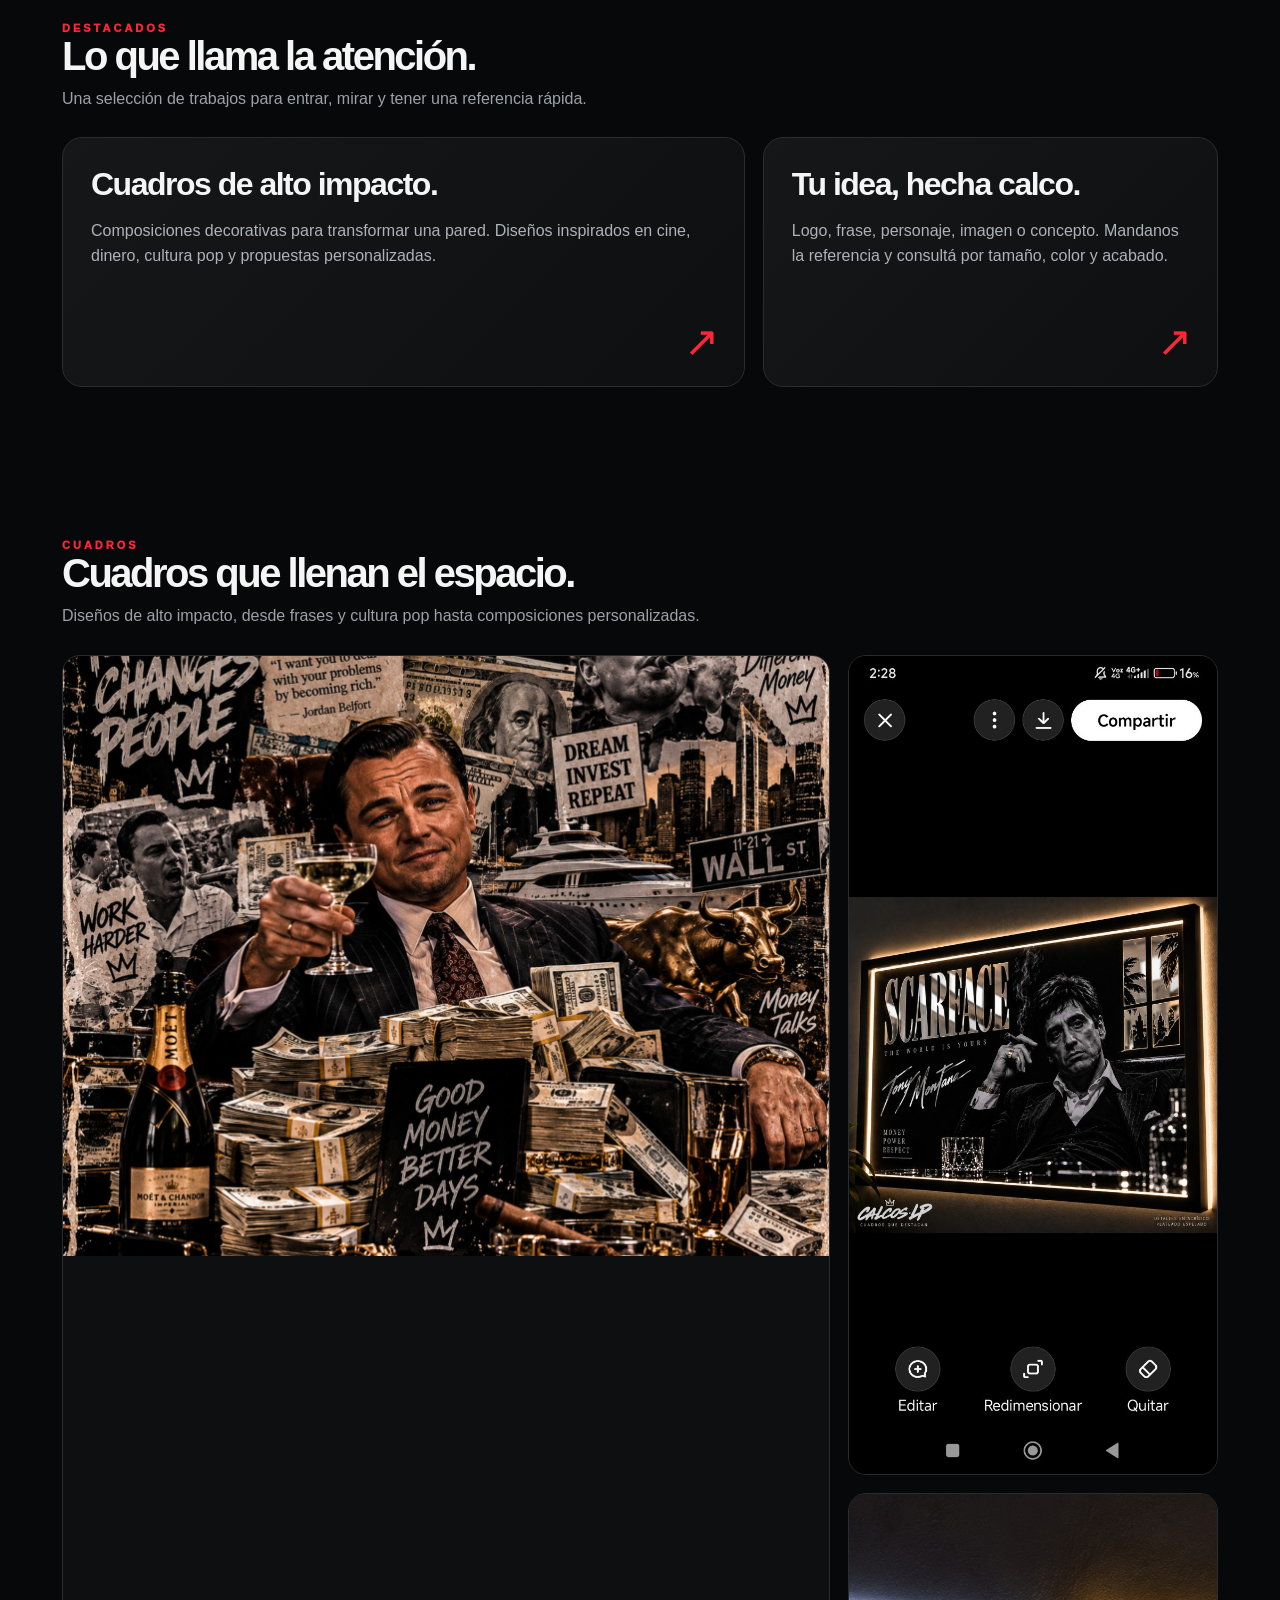
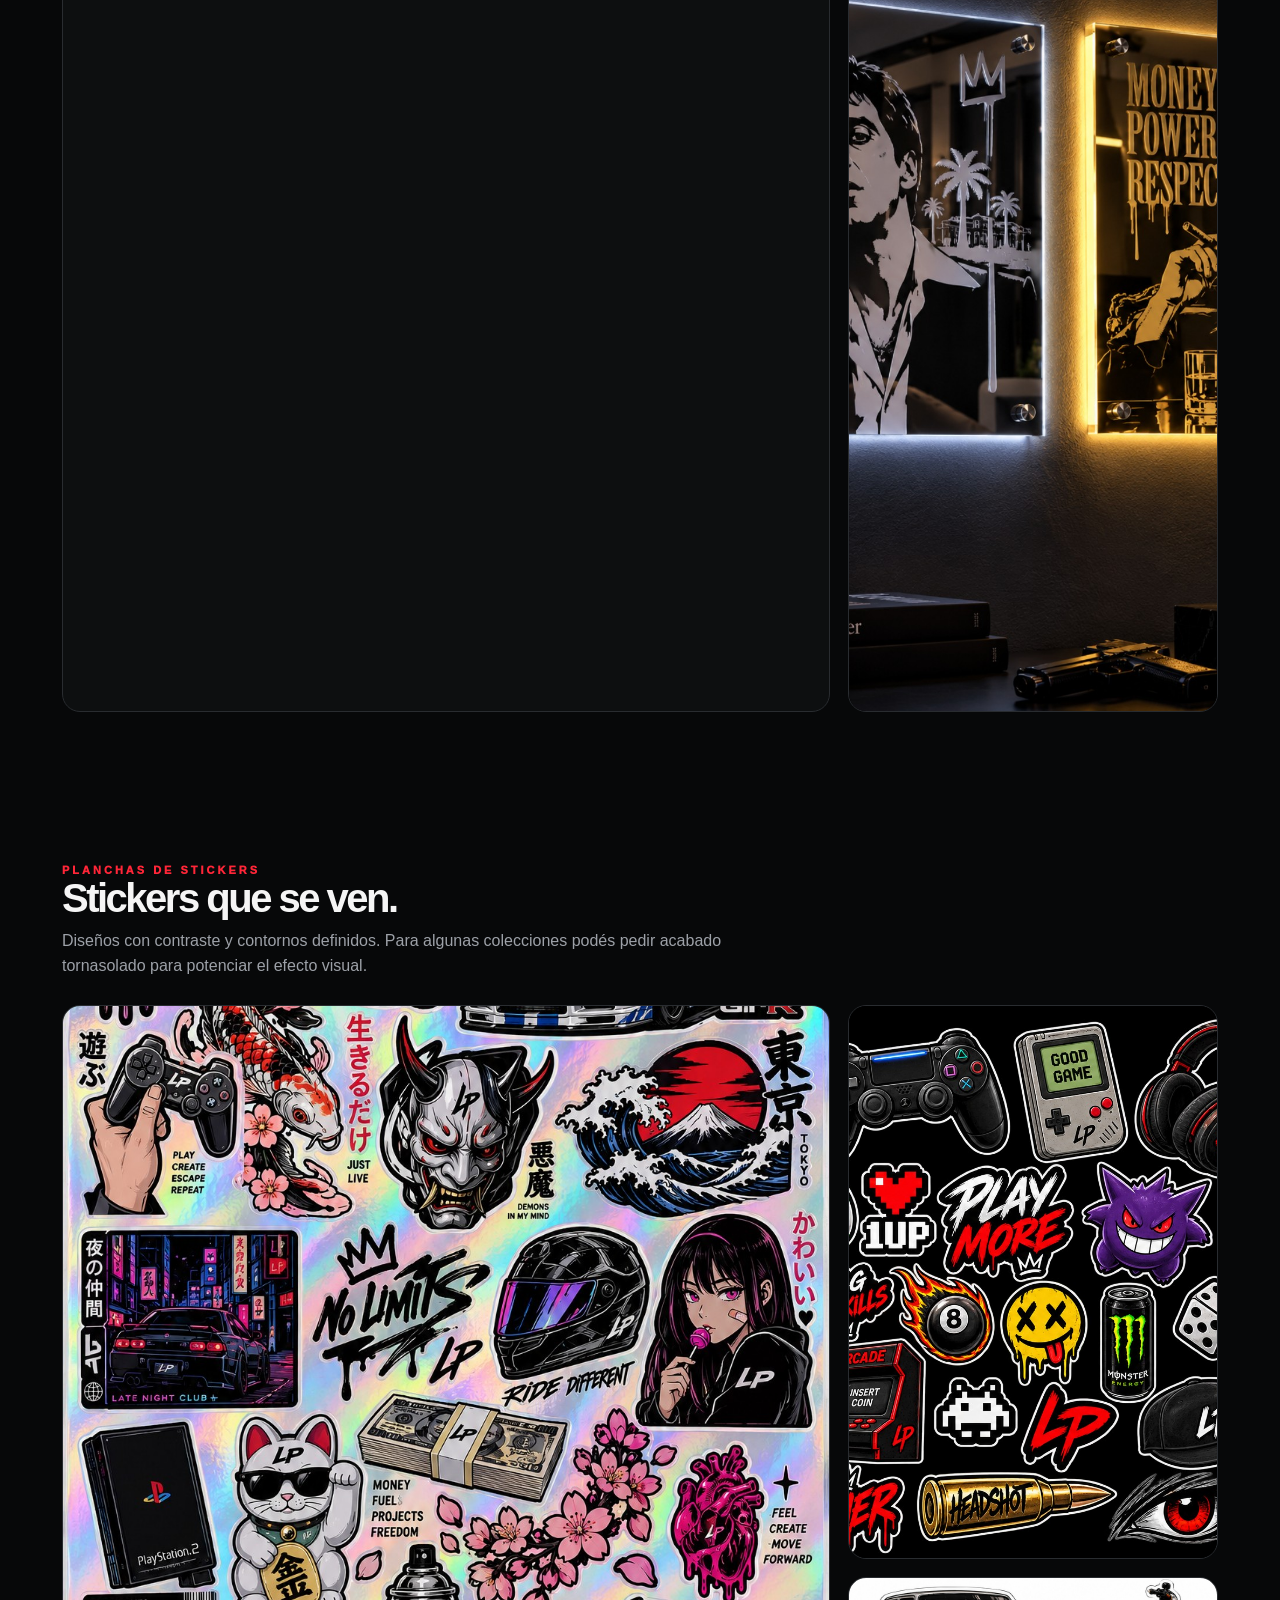
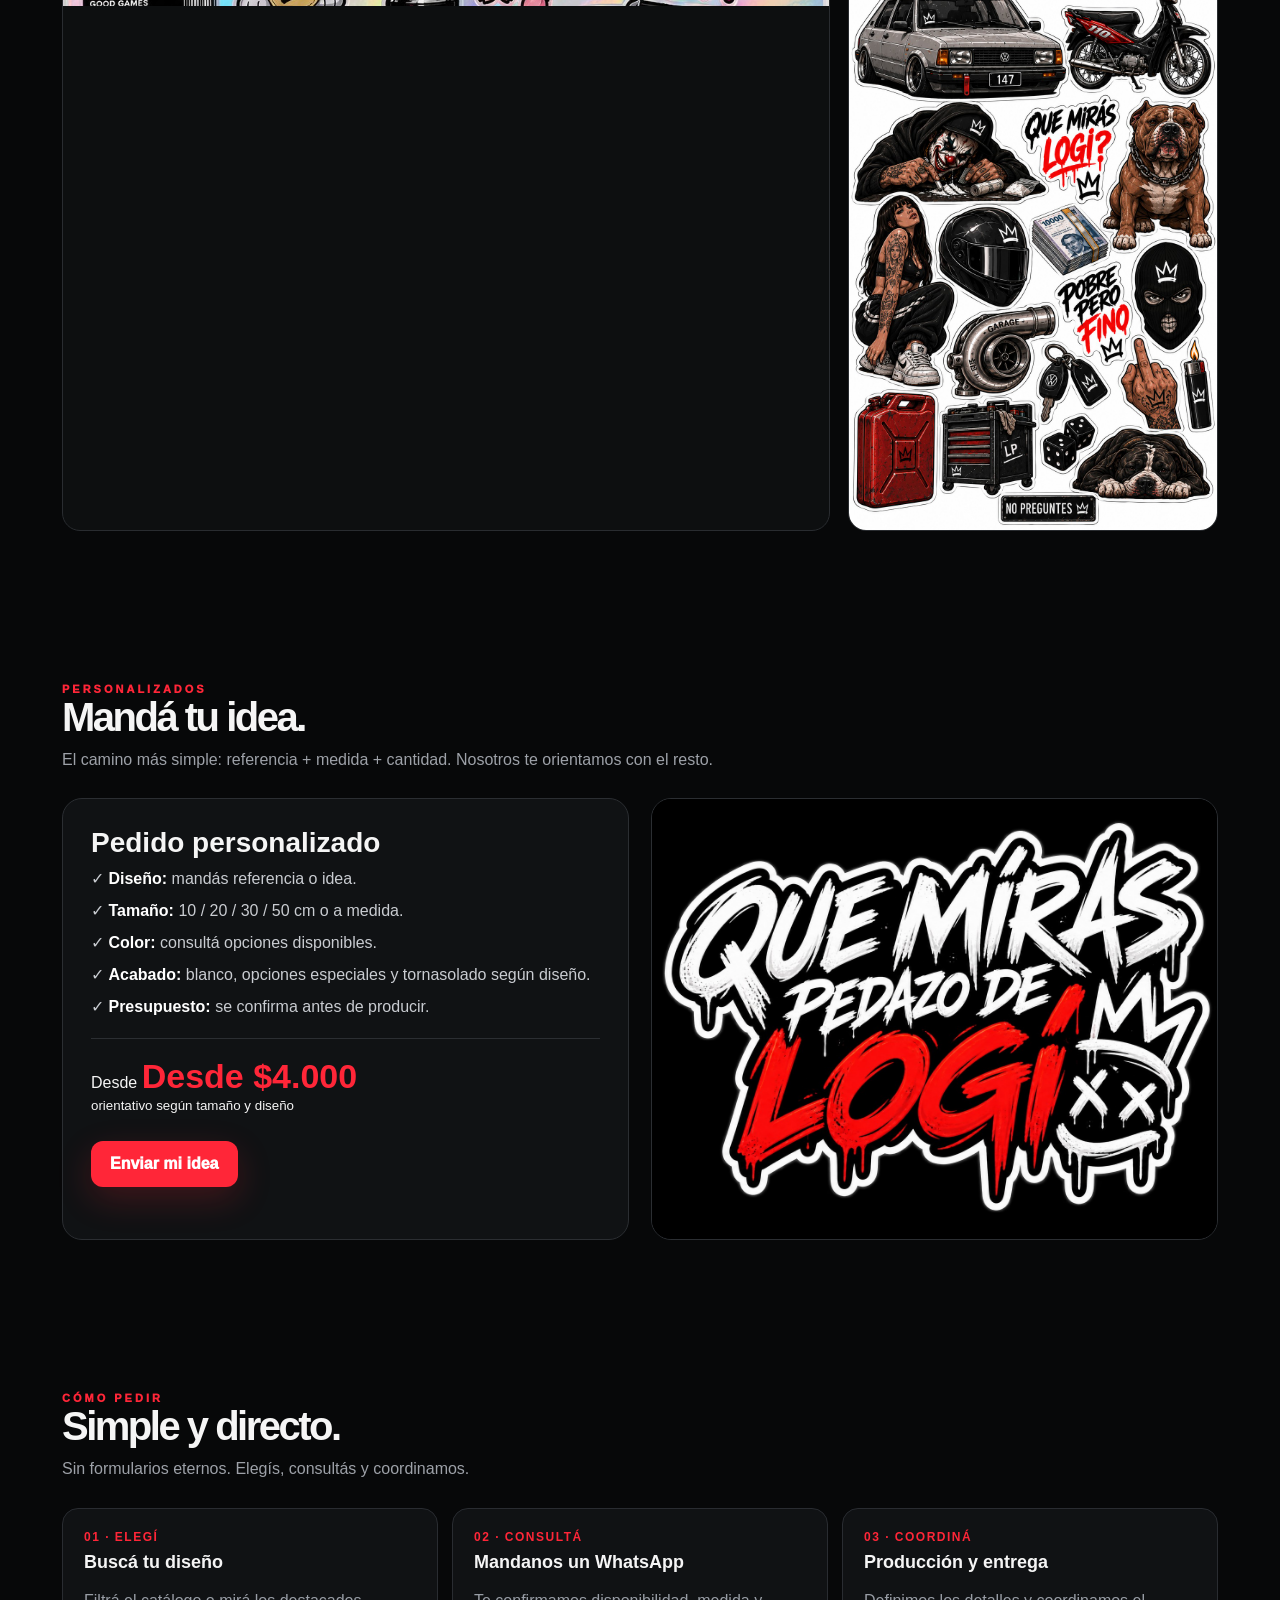
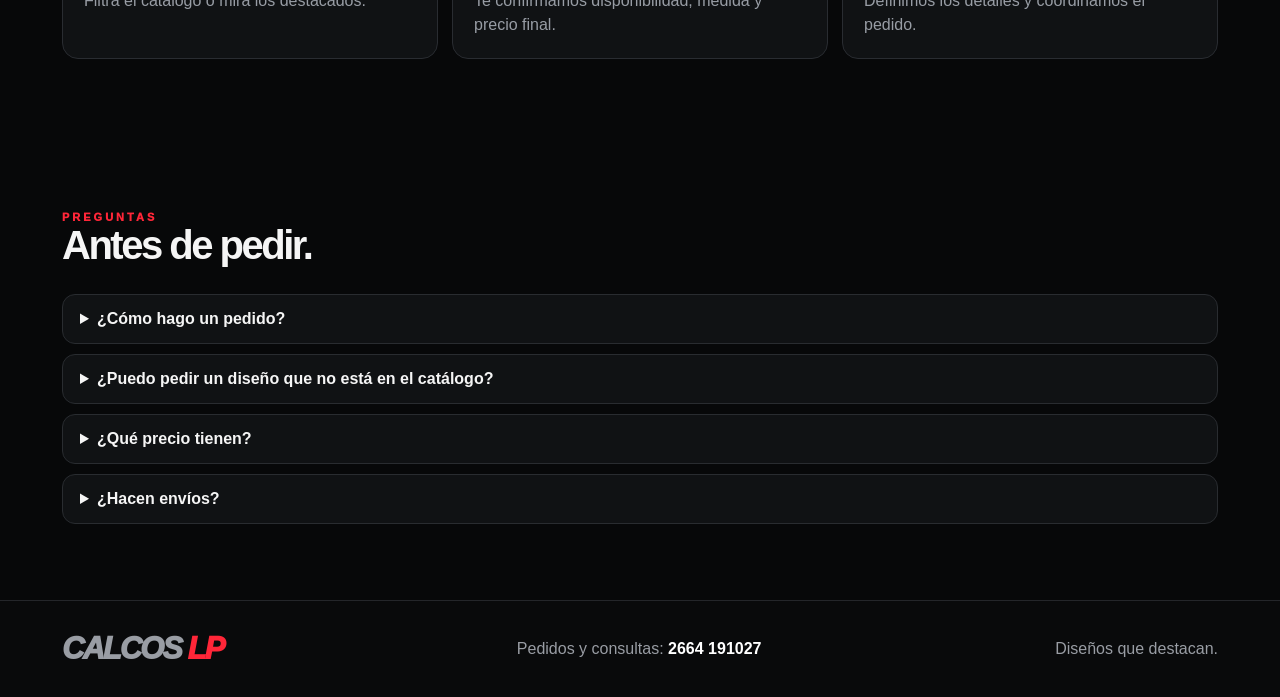
